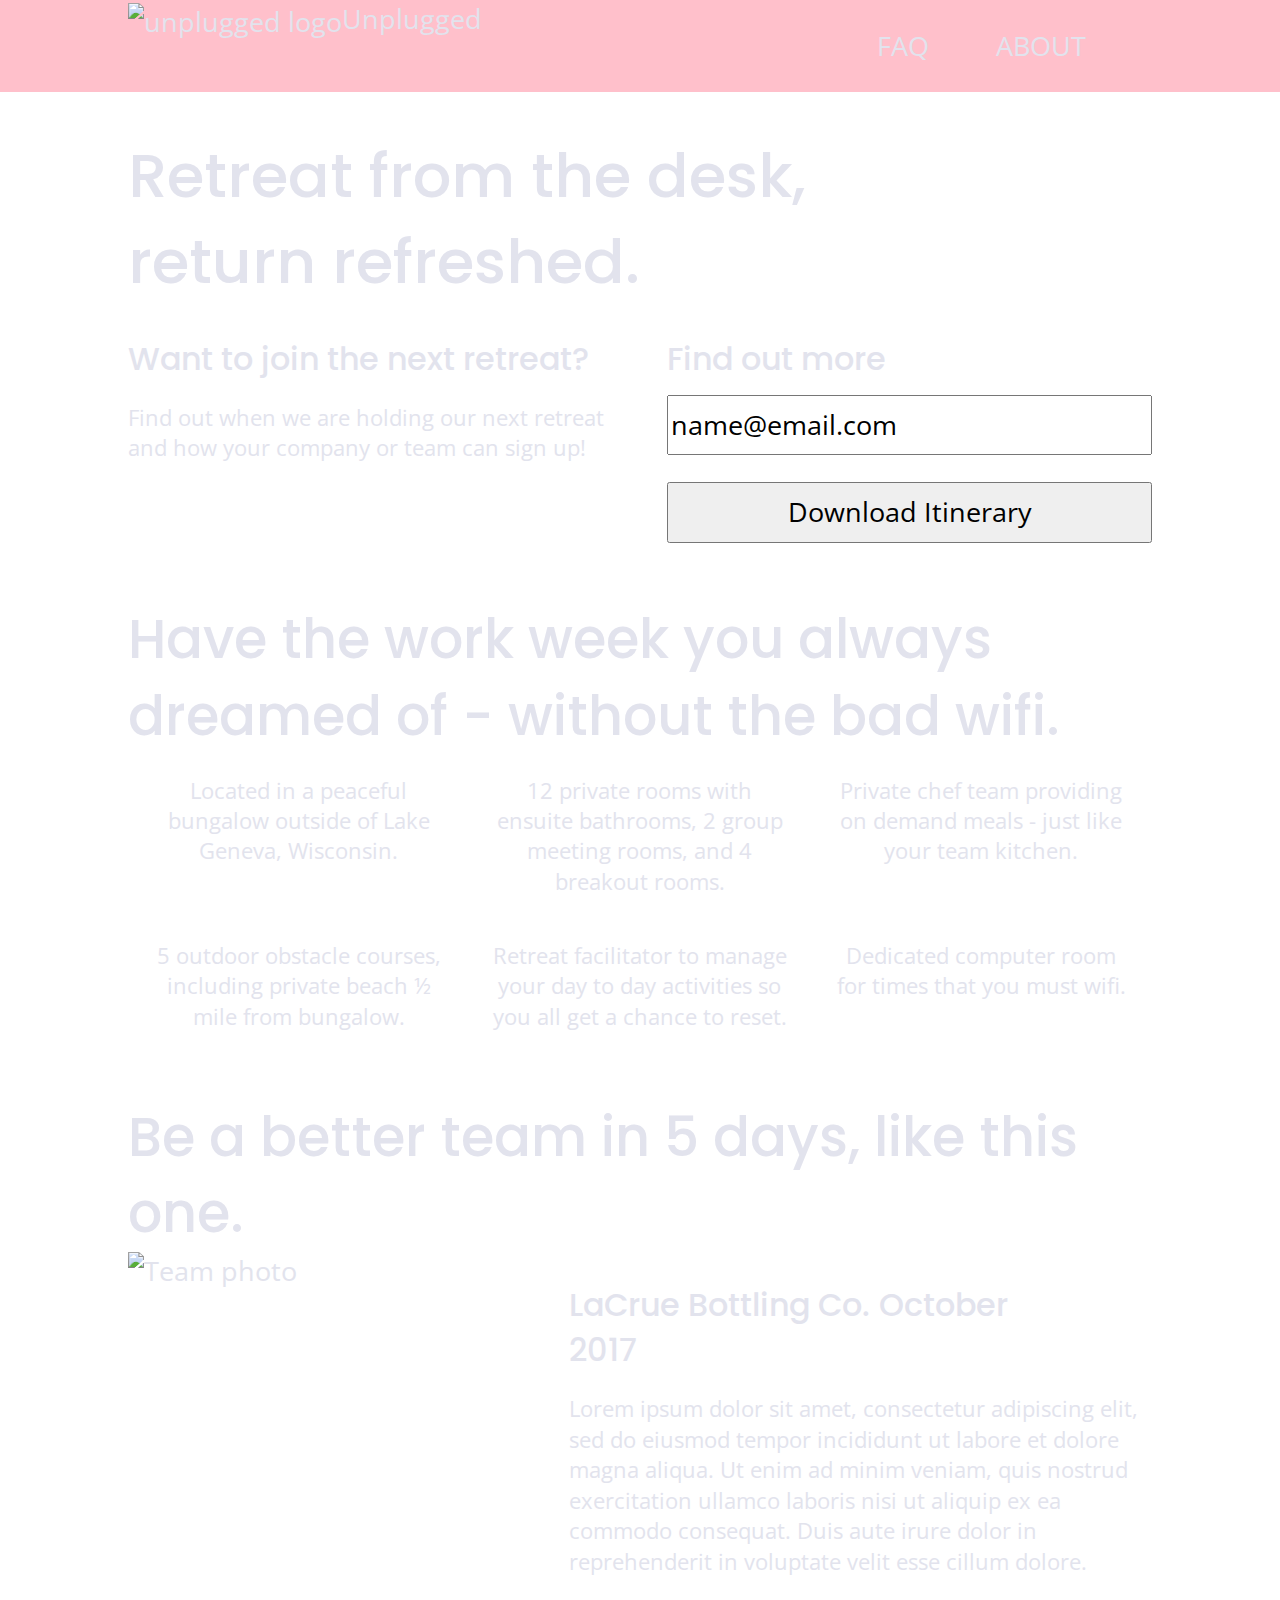
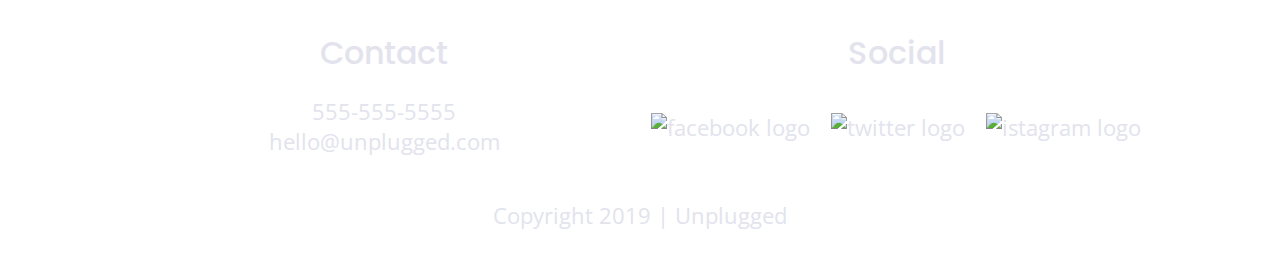
==== index.html @ fb3c707c "updated text styles" ====
<!DOCTYPE html>
<html class="no-js" lang="">

<head>
  <meta charset="utf-8" />
  <!-- <meta http-equiv="x-ua-compatible" content="ie=edge"> -->
  <title>Unplugged-Retreat from the desk, return refreshed</title>
  <meta name="description" content="" />
  <meta name="viewport" content="width=device-width, initial-scale=1" />
  <!-- <meta name="viewport" content="width=device-width, initial-scale=1, shrink-to-fit=no"> -->

  <link rel="manifest" href="site.webmanifest" />
  <link rel="apple-touch-icon" href="icon.png" />
  <!-- Place favicon.ico in the root directory -->

  <link rel="stylesheet" href="css/normalize.css" />
  <link rel="stylesheet" href="css/main.css" />
  <!-- Google Fonts -->
  <link href="https://fonts.googleapis.com/css?family=Open+Sans:400,700|Poppins:400,500,700" rel="stylesheet">


  <meta name="theme-color" content="#fafafa" />
</head>

<body>
  <!--[if IE]>
      <p class="browserupgrade">
        You are using an <strong>outdated</strong> browser. Please
        <a href="https://browsehappy.com/">upgrade your browser</a> to improve
        your experience and security.
      </p>
    <![endif]-->

  <!-- Add your site or application content here -->

  <header>
    <div class="content-wrapper">
      <div class="logo">
        <a href="#"> <img src="" alt="unplugged logo" />Unplugged </a>
      </div>
      <div class="header-divider"></div>
      <nav>
        <ul>
          <li><a href="../unplugged-retreat/faq/index.html" target="_blank">FAQ</a></li>
          <li><a href="../unplugged-retreat/about/index.html" target="_blank">ABOUT</a></li>
        </ul>
      </nav>
    </div>
    <!--end content wrapper-->
  </header>

  <main>
    <section class="hero-area">
      <div class="content-wrapper">
        <h1>Retreat from the desk, return refreshed.</h1>
      </div>
    </section>

    <aside>
      <div class="content-wrapper">
        <div class="form-description">
          <h3>Want to join the next retreat?</h3>
          <p>
            Find out when we are holding our next retreat and how your company
            or team can sign up!
          </p>
        </div>
        <!-- form description ends -->
        <div class="form">
          <!--Here put the email address box and button-->
          <h3>Find out more</h3>

          <input type="text" name="name" value="name@email.com" />
          <!-- Check if the break tag is really necessary -->
          <!-- <br>  -->
          <input type="button" value="Download Itinerary" />
        </div>
      </div>
      <!-- aside content wrapper ends -->
    </aside>

    <section class="features">
      <div class="content-wrapper">
        <h2>
          Have the work week you always dreamed of - without the bad wifi.
        </h2>
        <div class="features-items">
          <article>
            <p class="fontawesome-icon"></p>
            <p class="features-item-description">
              Located in a peaceful bungalow outside of Lake Geneva,
              Wisconsin.
            </p>
          </article>

          <article>
            <p class="fontawesome-icon"></p>
            <p class="features-item-description">
              12 private rooms with ensuite bathrooms, 2 group meeting rooms,
              and 4 breakout rooms.
            </p>
          </article>

          <article>
            <p class="fontawesome-icon"></p>
            <p class="features-item-description">
              Private chef team providing on demand meals - just like your
              team kitchen.
            </p>
          </article>

          <article>
            <p class="fontawesome-icon"></p>
            <p class="features-item-description">
              5 outdoor obstacle courses, including private beach ½ mile from
              bungalow.
            </p>
          </article>

          <article>
            <p class="fontawesome-icon"></p>
            <p class="features-item-description">
              Retreat facilitator to manage your day to day activities so you
              all get a chance to reset.
            </p>
          </article>

          <article>
            <p class="fontawesome-icon"></p>
            <p class="features-item-description">
              Dedicated computer room for times that you must wifi.
            </p>
          </article>
        </div>
        <!--end feature items-->
      </div>
      <!--end content wrapper-->
    </section>

    <sections class="reviews">
      <div class="content-wrapper">
        <h2>Be a better team in 5 days, like this one.</h2>
        <article>
          <img id="team-photo" src="" alt="Team photo" />
          <div id="team-review">
            <h3>LaCrue Bottling Co. October 2017</h3>
            <p>
              Lorem ipsum dolor sit amet, consectetur adipiscing elit,
              sed do eiusmod tempor incididunt ut labore et dolore magna
              aliqua. Ut enim ad minim veniam, quis nostrud exercitation
              ullamco laboris nisi ut aliquip ex ea commodo consequat.
              Duis aute irure dolor in reprehenderit in voluptate velit esse
              cillum dolore.
            </p>
          </div>
        </article>
      </div>
    </sections>
  </main>
  <!-- main wrapper -->

  <footer>
    <div class="content-wrapper">
      <div class="footer-content">
        <address class="contact">
          <h3>Contact</h3>
          <p>
            555-555-5555<br />
            hello@unplugged.com
          </p>
        </address>

        <div class="social">
          <h3>Social</h3>
          <div class="social-icons">
            <p>
              <a href="https://www.facebook.com/Skillcrush/" target="_blank"><img src="" alt="facebook logo" /></a>
            </p>
            <p>
              <a href="https://twitter.com/Skillcrush" target="_blank"><img src="" alt="twitter logo" /></a>
            </p>
            <p>
              <a href="https://www.instagram.com/skillcrush/" target="_blank"><img src="" alt="istagram logo" /></a>
            </p>
          </div>
        </div>
        <!--End social-->
      </div>
      <!--footer content ends-->
    </div>
    <!--Content wrapper ends-->

    <div class="copyright">
      <p>Copyright 2019 | Unplugged</p>
    </div>
  </footer>

  <script src="js/vendor/modernizr-3.8.0.min.js"></script>
  <script src="https://code.jquery.com/jquery-3.4.1.min.js"
    integrity="sha256-CSXorXvZcTkaix6Yvo6HppcZGetbYMGWSFlBw8HfCJo=" crossorigin="anonymous"></script>
  <script>
    window.jQuery ||
      document.write(
        '<script src="js/vendor/jquery-3.4.1.min.js"><\/script>'
      );
  </script>
  <script src="js/plugins.js"></script>
  <script src="js/main.js"></script>

  <!-- Google Analytics: change UA-XXXXX-Y to be your site's ID. -->
  <script>
    window.ga = function () {
      ga.q.push(arguments);
    };
    ga.q = [];
    ga.l = +new Date();
    ga("create", "UA-XXXXX-Y", "auto");
    ga("set", "transport", "beacon");
    ga("send", "pageview");
  </script>
  <script src="https://www.google-analytics.com/analytics.js" async></script>
</body>

</html>
---- css/main.css ----
/*! HTML5 Boilerplate v7.3.0 | MIT License | https://html5boilerplate.com/ */

/* main.css 2.0.0 | MIT License | https://github.com/h5bp/main.css#readme */
/*
 * What follows is the result of much research on cross-browser styling.
 * Credit left inline and big thanks to Nicolas Gallagher, Jonathan Neal,
 * Kroc Camen, and the H5BP dev community and team.
 */

/* ==========================================================================
   Base styles: opinionated defaults
   ========================================================================== */

html {
  color: #222;
  font-size: 1em;
  line-height: 1.4;
}

/*
 * Remove text-shadow in selection highlight:
 * https://twitter.com/miketaylr/status/12228805301
 *
 * Vendor-prefixed and regular ::selection selectors cannot be combined:
 * https://stackoverflow.com/a/16982510/7133471
 *
 * Customize the background color to match your design.
 */

::-moz-selection {
  background: #b3d4fc;
  text-shadow: none;
}

::selection {
  background: #b3d4fc;
  text-shadow: none;
}

/*
 * A better looking default horizontal rule
 */

hr {
  display: block;
  height: 1px;
  border: 0;
  border-top: 1px solid #ccc;
  margin: 1em 0;
  padding: 0;
}

/*
 * Remove the gap between audio, canvas, iframes,
 * images, videos and the bottom of their containers:
 * https://github.com/h5bp/html5-boilerplate/issues/440
 */

audio,
canvas,
iframe,
img,
svg,
video {
  vertical-align: middle;
}

/*
 * Remove default fieldset styles.
 */

fieldset {
  border: 0;
  margin: 0;
  padding: 0;
}

/*
 * Allow only vertical resizing of textareas.
 */

textarea {
  resize: vertical;
}

/* ==========================================================================
   Browser Upgrade Prompt
   ========================================================================== */

.browserupgrade {
  margin: 0.2em 0;
  background: #ccc;
  color: #000;
  padding: 0.2em 0;
}

/* ==========================================================================
   Author's custom styles
   ========================================================================== */

/*-----------------General Base Styles-------------*/
html {
  font-size: 16px ;
}
.content-wrapper {
  display: flex;
  flex-flow: row wrap;
  padding: 0% 10%;
}

address {
  font-style: normal;
}
h1, h2, h3, h4 {
  font-weight: 500;
  margin-bottom: 0em;
  font-family: 'Poppins', sans-serif;
}

h1 {
  font-size: 2.25em;
}
h2 {
  font-size: 2em;
}
p {
  font-size: 0.8em;
}
body {
  font-family: 'Open Sans', sans-serif;
  font-size: 1em;
  color: #e2e3ed;
}

a {
  color: #e2e3ed;
  text-decoration: none;
}
/*-----------------Base Header Styles-------------*/

header,
footer {
  display: flex;
  flex-flow: row wrap; /*flex direction + flex-wrap*/
  justify-content: center;
  align-items: center;
}

/*------Header Styles--------*/

.header {

}

.header-divider {
  flex: 100%;
  border-bottom: solid black;
}

header .content-wrapper {
  justify-content: center;
  padding: 0em;
  flex: 100%;
}

header .logo{
  display: flex;
  justify-content: center;
  flex: 60%;
}

header nav {
  flex: 100%;
  font-family: 'Open Sans', sans-serif;
}

header nav ul {
  display: flex;
  justify-content: space-evenly;
  padding: 0em 3em;
  list-style: none;
}
header nav a {
  text-transform: uppercase;
}

/*-----------------------------Main Styles------------------------*/

main {
  display: flex;
  justify-content: center;
  flex-flow: row wrap;
}
aside {
  width: 100%;
}
main .hero-area {
  display: flex;
  width: 100%;
}

main .content-wrapper {
}

.form-description {
  display: flex;
  flex-flow: column;
}

.form {
  width: 0%; /*needed to unset defaults*/
  display: flex;
  flex-flow: column;
  flex: 100%;
}

.form input {
  margin: 0.5em 0em;
  line-height: 2em;
}

.features {
}

.features .content-wrapper {
}

.features-items {
  display: flex;
  justify-content: center;
  flex-flow: row wrap;
}

.fontawesome-icon {
}

.features-item-description {
  padding: 0em 2.5em;
  text-align: center;
}

.reviews {
}

.reviews h3 {
  padding-right: 4em;
}

.reviews .content-wrapper {
  /*justify-content: left;*/
}
/*-----------------About Styles-------------*/


.mission{
}
.contact-section {
}

.about-contact {
  width: 100%;
  display: flex;
  flex-flow: row wrap;
}

/*-----------------FAQ-----------------*/
.faq {
}
.faq .content-wrapper {
  display: flex;
  justify-content: flex-start;
  flex-flow: row wrap;
}

.faq-content {
}

/*-----------------Base footer Styles-------------*/

footer .content-wrapper{
  width: 100%;
}

.footer-content {
  display: flex;
  flex-flow: row wrap;
  justify-content: center;
  width: 100%;
}

.contact {
  /*width: 100%;*/
  display: flex;
  justify-content: center;
  align-items: center;
  flex-flow: column;
}

.contact p,
.contact h4 {
  text-align: center;
  padding: 0em 3em;
}

.social {
  display: flex;
  flex-flow: row wrap;
  justify-content: center;
}

.social-icons {
  width: 100%;
  display: flex;
  justify-content: space-around;
  /*align-items: center;*/
}

.copyright {
  width: 100%;
  display: flex;
  justify-content: center;
}

/*--------Mobile Styles - Homepage----------*/

/* ==========================================================================
   Helper classes
   ========================================================================== */

/*
 * Hide visually and from screen readers
 */

.hidden {
  display: none !important;
}

/*
* Hide only visually, but have it available for screen readers:
* https://snook.ca/archives/html_and_css/hiding-content-for-accessibility
*
* 1. For long content, line feeds are not interpreted as spaces and small width
*    causes content to wrap 1 word per line:
*    https://medium.com/@jessebeach/beware-smushed-off-screen-accessible-text-5952a4c2cbfe
*/

.sr-only {
  border: 0;
  clip: rect(0, 0, 0, 0);
  height: 1px;
  margin: -1px;
  overflow: hidden;
  padding: 0;
  position: absolute;
  white-space: nowrap;
  width: 1px;
  /* 1 */
}

/*
* Extends the .sr-only class to allow the element
* to be focusable when navigated to via the keyboard:
* https://www.drupal.org/node/897638
*/

.sr-only.focusable:active,
.sr-only.focusable:focus {
  clip: auto;
  height: auto;
  margin: 0;
  overflow: visible;
  position: static;
  white-space: inherit;
  width: auto;
}

/*
* Hide visually and from screen readers, but maintain layout
*/

.invisible {
  visibility: hidden;
}

/*
* Clearfix: contain floats
*
* For modern browsers
* 1. The space content is one way to avoid an Opera bug when the
*    `contenteditable` attribute is included anywhere else in the document.
*    Otherwise it causes space to appear at the top and bottom of elements
*    that receive the `clearfix` class.
* 2. The use of `table` rather than `block` is only necessary if using
*    `:before` to contain the top-margins of child elements.
*/

.clearfix:before,
.clearfix:after {
  content: " ";
  /* 1 */
  display: table;
  /* 2 */
}

.clearfix:after {
  clear: both;
}

/* ==========================================================================
   EXAMPLE Media Queries for Responsive Design.
   These examples override the primary ('mobile first') styles.
   Modify as content requires.
   ========================================================================== */

@media only screen and (min-width: 768px){
/*Tablet styles here*/

/*-----------------General Styles-------------*/
body {
  font-size: 115%;
}

.header-divider {
  display: none;
}

/*-----------------HEADER Styles-------------*/
header .content-wrapper{
  flex-flow: row;
  background: pink;
  padding: 0% 10%;
}
header .logo {
  flex:2 400px;
  justify-content: start;
}
header nav {
  flex:1 200px;
}
header nav ul {
  padding: 0em;
}

/*-----------------Homepage Styles-------------*/

.hero-area h1 {
  padding-right: 3em;
}

aside .content-wrapper {
  flex-flow: row;
  justify-content: space-between;
}
.form-description{
  padding-right: 1em;
  flex: 50%;
}
.form {
  padding-left: 1em;
  flex: 50%;
}

.features-items article {
  flex: 40%;
}
.features-item-description {
  padding: 0em 1em;
}

.reviews h2 {
  padding-right: 3em;
}

.reviews article {
  display: flex;
  flex-flow: row;
  flex: 100%;
}
.reviews #team-photo{
  flex: 1 300px;
}
.reviews #team-review {
  flex: 2 300px;
}

/*-----------------FOOTER Styles-------------*/

.footer-content {
  flex-flow: row;
}
.contact, .social {
  flex: 50%;
}

/*-----------------FAQ Styles-------------*/

.faq .content-wrapper {
  justify-content: space-between;
}
.faq-content-l {
  flex: 45%;
  padding-right: 1em;
}
.faq-content-r {
  flex: 45%;
  padding-left: 1em;
}

/*-----------------ABOUT Styles-------------*/
.contact-section .content-wrapper {
  justify-content: flex-start;
}

.about-address-1 {
  padding-right: 2.5em;
}
.about-address-2 {
  padding-left: 2.5em;
}


}
@media only screen and (min-width: 1200px){
/*Desktop styles here*/
body {
  /*display: flex;
  flex-flow: column;
  align-items: center;*/
  font-size: 170%;
}
main {
  /*
  max-width: 1200px;
  */
}
/*-----------------Homepage Styles-------------*/
.features-items article {
  flex: 33%;
}
.reviews h2 {
  padding-right: 0em;
}
/*-----------------FAQ Styles-------------*/
.faq h1 {
  flex:100%;
}

}

/* ==========================================================================
   Print styles.
   Inlined to avoid the additional HTTP request:
   https://www.phpied.com/delay-loading-your-print-css/
   ========================================================================== */

@media print {
  *,
  *:before,
  *:after {
    background: transparent !important;
    color: #000 !important;
    /* Black prints faster */
    box-shadow: none !important;
    text-shadow: none !important;
  }
  a,
  a:visited {
    text-decoration: underline;
  }
  a[href]:after {
    content: " (" attr(href) ")";
  }
  abbr[title]:after {
    content: " (" attr(title) ")";
  }
  /*
     * Don't show links that are fragment identifiers,
     * or use the `javascript:` pseudo protocol
     */
  a[href^="#"]:after,
  a[href^="javascript:"]:after {
    content: "";
  }
  pre {
    white-space: pre-wrap !important;
  }
  pre,
  blockquote {
    border: 1px solid #999;
    page-break-inside: avoid;
  }
  /*
     * Printing Tables:
     * https://web.archive.org/web/20180815150934/http://css-discuss.incutio.com/wiki/Printing_Tables
     */
  thead {
    display: table-header-group;
  }
  tr,
  img {
    page-break-inside: avoid;
  }
  p,
  h2,
  h3 {
    orphans: 3;
    widows: 3;
  }
  h2,
  h3 {
    page-break-after: avoid;
  }
}
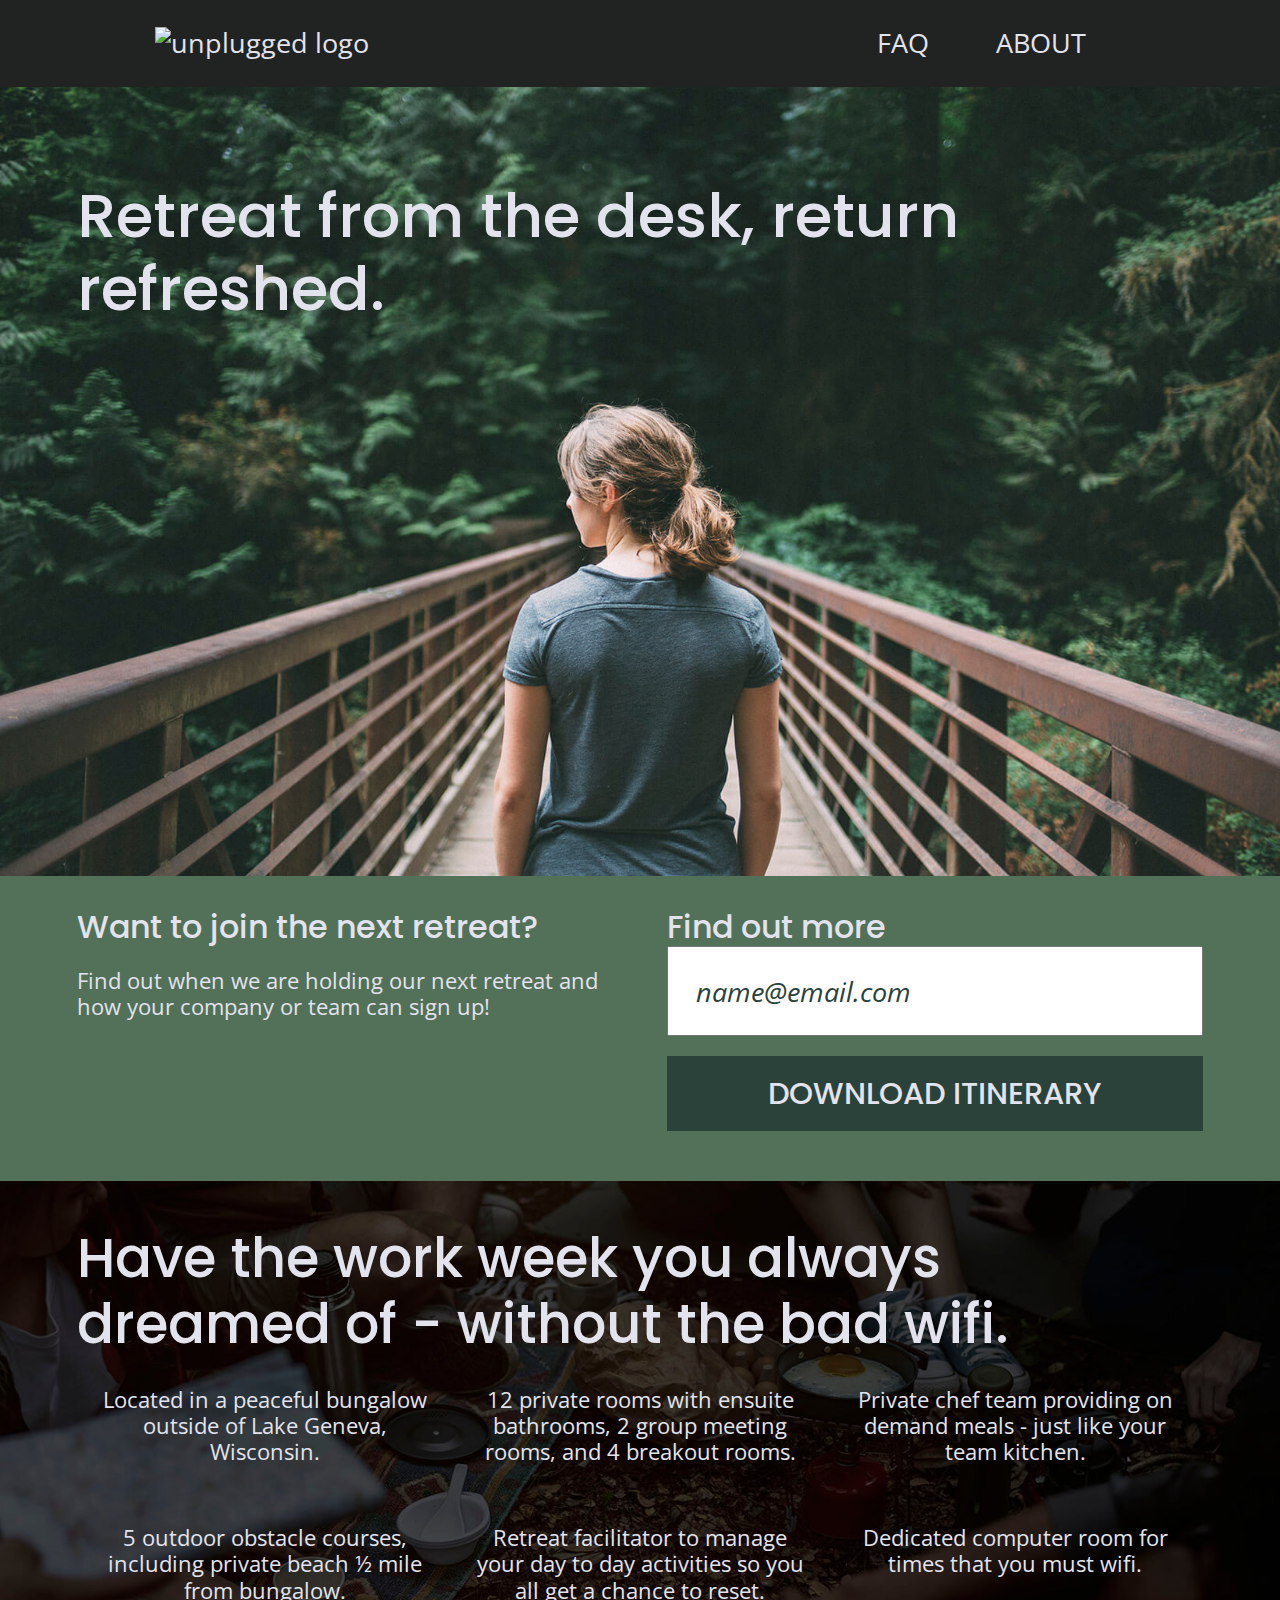
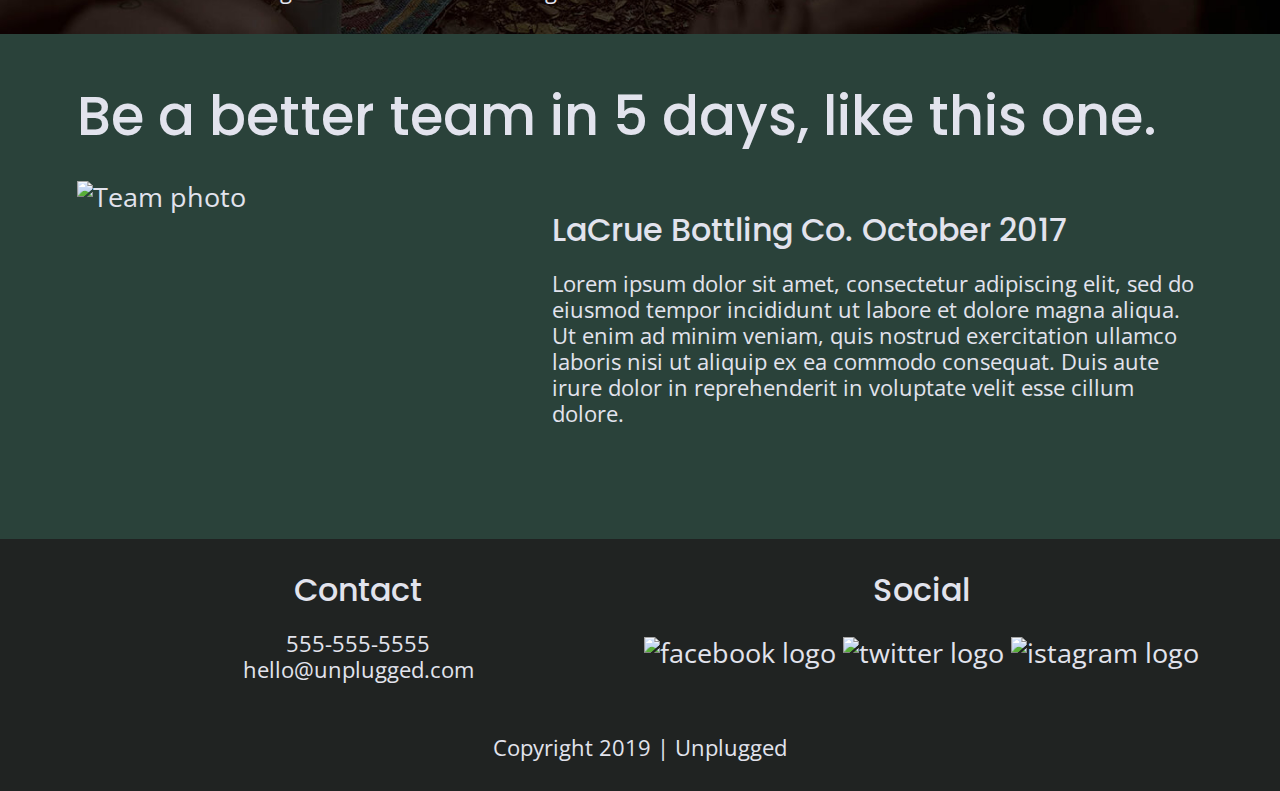
==== commit e1ea1c91: "working on making images look like design" ====
--- a/index.html
+++ b/index.html
@@ -35,9 +35,9 @@
 
   <header>
     <div class="content-wrapper">
-      <div class="logo">
-        <a href="#"> <img src="" alt="unplugged logo" />Unplugged </a>
-      </div>
+      <figure class="logo">
+        <a href="#"> <img src="../unplugged-retreat/img/Logo.png" alt="unplugged logo" /></a></figure>
+      </figure>
       <div class="header-divider"></div>
       <nav>
         <ul>
@@ -141,7 +141,7 @@
       <div class="content-wrapper">
         <h2>Be a better team in 5 days, like this one.</h2>
         <article>
-          <img id="team-photo" src="" alt="Team photo" />
+        <figure><img id="team-photo" src="../unplugged-retreat/img/omar-lopez-296944-unsplash72DPI.jpg" alt="Team photo" /></figure>
           <div id="team-review">
             <h3>LaCrue Bottling Co. October 2017</h3>
             <p>
@@ -174,13 +174,13 @@
           <h3>Social</h3>
           <div class="social-icons">
             <p>
-              <a href="https://www.facebook.com/Skillcrush/" target="_blank"><img src="" alt="facebook logo" /></a>
-            </p>
-            <p>
-              <a href="https://twitter.com/Skillcrush" target="_blank"><img src="" alt="twitter logo" /></a>
-            </p>
-            <p>
-              <a href="https://www.instagram.com/skillcrush/" target="_blank"><img src="" alt="istagram logo" /></a>
+            <figure><a href="https://www.facebook.com/Skillcrush/" target="_blank"><img src="" alt="facebook logo" /></a></figure>
+            </p>
+            <p>
+            <figure><a href="https://twitter.com/Skillcrush" target="_blank"><img src="" alt="twitter logo" /></a></figure>
+            </p>
+            <p>
+            <figure><a href="https://www.instagram.com/skillcrush/" target="_blank"><img src="" alt="istagram logo" /></a></figure>
             </p>
           </div>
         </div>
--- a/css/main.css
+++ b/css/main.css
@@ -98,14 +98,16 @@
    Author's custom styles
    ========================================================================== */
 
-/*-----------------General Base Styles-------------*/
+/*-----------------Global Base Styles-------------*/
 html {
   font-size: 16px ;
+  line-height: 1.2;
 }
 .content-wrapper {
   display: flex;
   flex-flow: row wrap;
-  padding: 0% 10%;
+  padding: 0% 6%;
+  background: #527158;
 }
 
 address {
@@ -125,6 +127,7 @@
 }
 p {
   font-size: 0.8em;
+  margin-bottom: 30px;
 }
 body {
   font-family: 'Open Sans', sans-serif;
@@ -136,6 +139,14 @@
   color: #e2e3ed;
   text-decoration: none;
 }
+
+img {
+  width: 100%;
+
+}
+figure {
+  margin: 0;
+}
 /*-----------------Base Header Styles-------------*/
 
 header,
@@ -148,8 +159,12 @@
 
 /*------Header Styles--------*/
 
-.header {
-
+header figure{
+  width: 60%;
+  display: flex;
+  justify-content: center;
+  align-items: center;
+  flex-flow: row wrap;
 }
 
 .header-divider {
@@ -161,6 +176,7 @@
   justify-content: center;
   padding: 0em;
   flex: 100%;
+  background: #202322;
 }
 
 header .logo{
@@ -168,6 +184,13 @@
   justify-content: center;
   flex: 60%;
 }
+
+header .logo img{
+  padding: 1em;
+  /*background: url('../img/Logo.png') center no-repeat;
+  background-size: cover;*/
+}
+
 
 header nav {
   flex: 100%;
@@ -191,15 +214,26 @@
   justify-content: center;
   flex-flow: row wrap;
 }
+
+main .hero-area {
+  /*display: flex;*/
+  width: 100%;
+}
+.hero-area h1 {
+  margin: 0;
+  padding-top: 1.5em;
+  padding-bottom: 9em;
+}
+.hero-area .content-wrapper {
+  background: url('../img/jake-melara-30679-unsplash72DPI.jpg') center no-repeat;
+  background-size: cover;
+}
+
+main .content-wrapper {
+}
+
 aside {
   width: 100%;
-}
-main .hero-area {
-  display: flex;
-  width: 100%;
-}
-
-main .content-wrapper {
 }
 
 .form-description {
@@ -215,14 +249,38 @@
 }
 
 .form input {
-  margin: 0.5em 0em;
-  line-height: 2em;
+  /*margin: 0.5em 0em;*/
+  /*line-height: 2em;*/
+}
+input[type=text] {
+ box-sizing: border-box; /*allows correct sizing of boxes*/
+ width: 100%;
+ color: #2a423a;
+ font-style: italic;
+ padding: 1em;
+}
+input[type=button] {
+  width: 100%;
+  padding: 20px 0;
+  margin-bottom: 50px;
+  margin-top: 20px;
+  background-color: #2a423a;
+  font-family: 'Poppins', Helvetica, Arial, sans-serif;
+  font-weight: 500;
+  font-size: 1.125em;
+  color: #e2e3ed;
+  border: none;
+  text-align: center;
+  text-transform: uppercase;
 }
 
 .features {
+  background: url('../img/rawpixel-800820-unsplash172DPI.jpg') center no-repeat;
+  background-size: cover;
 }
 
 .features .content-wrapper {
+  background: none;
 }
 
 .features-items {
@@ -239,7 +297,8 @@
   text-align: center;
 }
 
-.reviews {
+.reviews h2{
+  margin: 50px 0 30px 0;
 }
 
 .reviews h3 {
@@ -247,14 +306,18 @@
 }
 
 .reviews .content-wrapper {
-  /*justify-content: left;*/
+  background: #2a423a;
 }
 /*-----------------About Styles-------------*/
 
 
 .mission{
 }
-.contact-section {
+.contact-section{
+  width: 100%;
+}
+.contact-section .content-wrapper{
+  background: #2a423a;
 }
 
 .about-contact {
@@ -279,6 +342,7 @@
 
 footer .content-wrapper{
   width: 100%;
+  background: #202322;
 }
 
 .footer-content {
@@ -319,6 +383,7 @@
   width: 100%;
   display: flex;
   justify-content: center;
+  background: #202322;
 }
 
 /*--------Mobile Styles - Homepage----------*/
@@ -427,7 +492,6 @@
 /*-----------------HEADER Styles-------------*/
 header .content-wrapper{
   flex-flow: row;
-  background: pink;
   padding: 0% 10%;
 }
 header .logo {
@@ -475,8 +539,9 @@
   display: flex;
   flex-flow: row;
   flex: 100%;
-}
-.reviews #team-photo{
+  margin-bottom: 3em;
+}
+.reviews figure{
   flex: 1 300px;
 }
 .reviews #team-review {
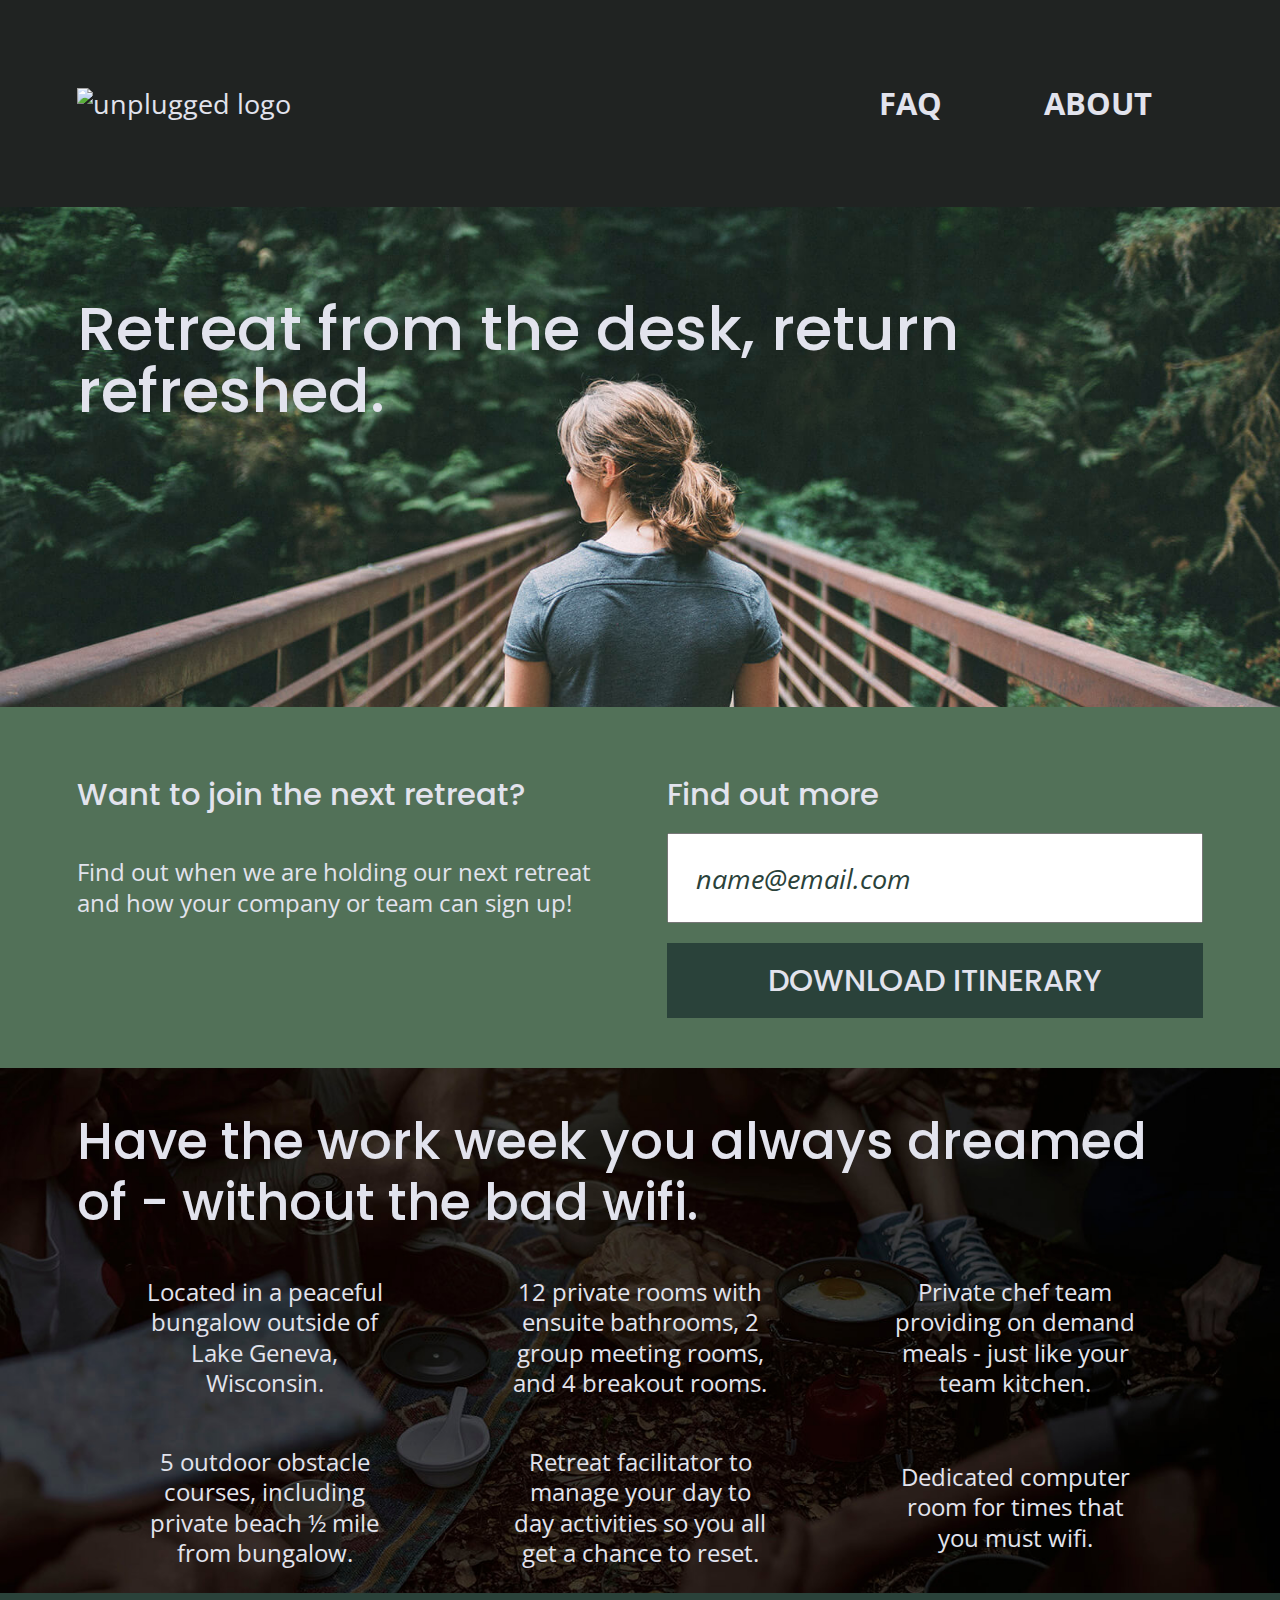
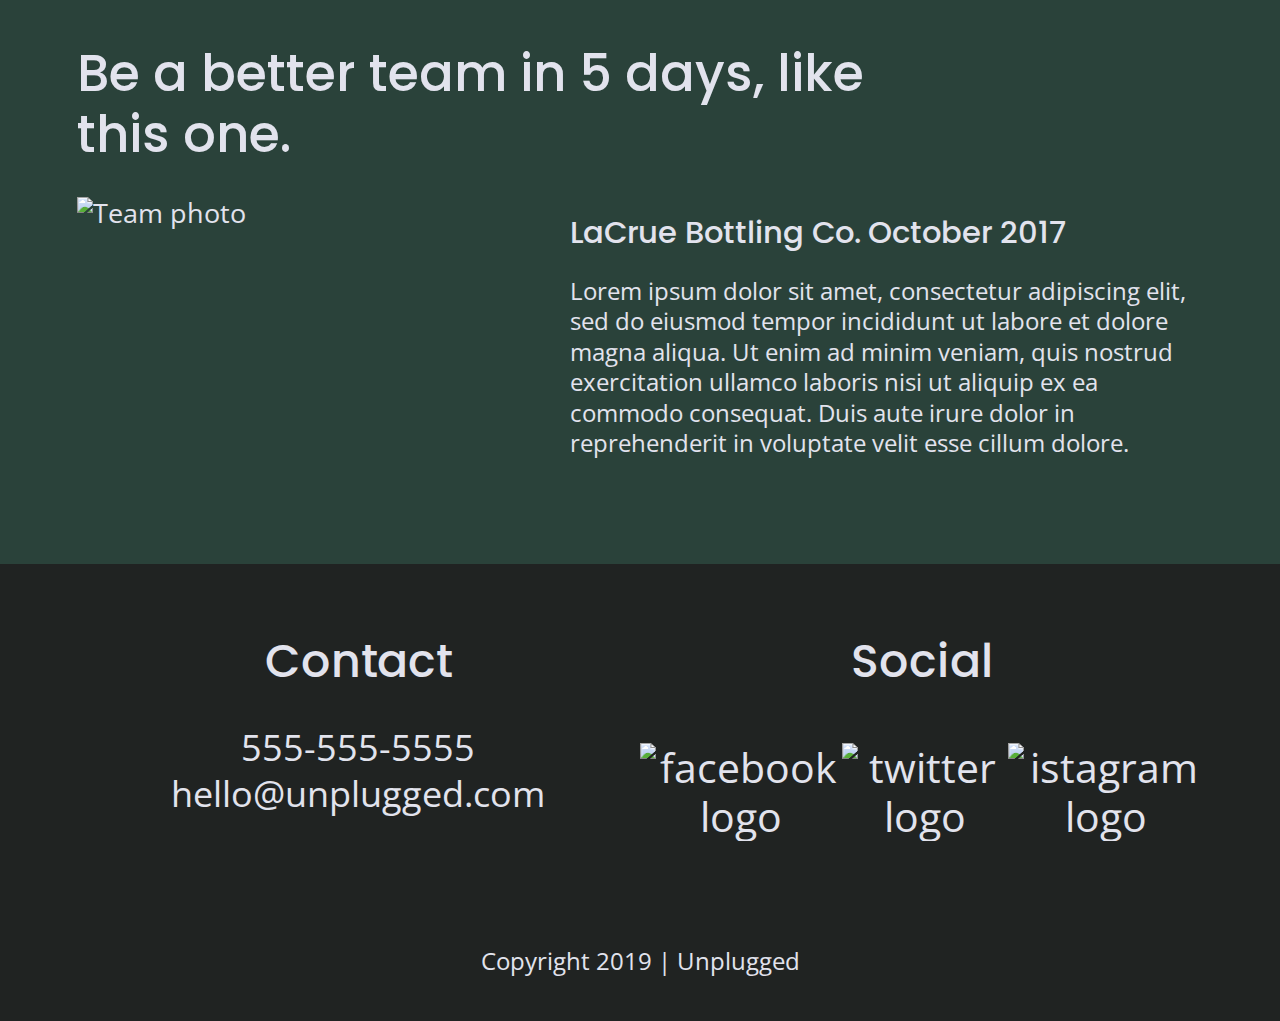
==== commit 7510d998: "made design flex on all devices and screen sizes, need to Q&A" ====
--- a/index.html
+++ b/index.html
@@ -81,9 +81,7 @@
 
     <section class="features">
       <div class="content-wrapper">
-        <h2>
-          Have the work week you always dreamed of - without the bad wifi.
-        </h2>
+        <h2> Have the work week you always dreamed of - without the bad wifi.</h2>
         <div class="features-items">
           <article>
             <p class="fontawesome-icon"></p>
@@ -141,7 +139,8 @@
       <div class="content-wrapper">
         <h2>Be a better team in 5 days, like this one.</h2>
         <article>
-        <figure><img id="team-photo" src="../unplugged-retreat/img/omar-lopez-296944-unsplash72DPI.jpg" alt="Team photo" /></figure>
+          <figure><img id="team-photo" src="../unplugged-retreat/img/omar-lopez-296944-unsplash72DPI.jpg"
+              alt="Team photo" /></figure>
           <div id="team-review">
             <h3>LaCrue Bottling Co. October 2017</h3>
             <p>
@@ -174,13 +173,16 @@
           <h3>Social</h3>
           <div class="social-icons">
             <p>
-            <figure><a href="https://www.facebook.com/Skillcrush/" target="_blank"><img src="" alt="facebook logo" /></a></figure>
-            </p>
-            <p>
-            <figure><a href="https://twitter.com/Skillcrush" target="_blank"><img src="" alt="twitter logo" /></a></figure>
-            </p>
-            <p>
-            <figure><a href="https://www.instagram.com/skillcrush/" target="_blank"><img src="" alt="istagram logo" /></a></figure>
+            <figure><a href="https://www.facebook.com/Skillcrush/" target="_blank"><img src=""
+                  alt="facebook logo" /></a></figure>
+            </p>
+            <p>
+            <figure><a href="https://twitter.com/Skillcrush" target="_blank"><img src="" alt="twitter logo" /></a>
+            </figure>
+            </p>
+            <p>
+            <figure><a href="https://www.instagram.com/skillcrush/" target="_blank"><img src=""
+                  alt="istagram logo" /></a></figure>
             </p>
           </div>
         </div>
--- a/css/main.css
+++ b/css/main.css
@@ -103,11 +103,20 @@
   font-size: 16px ;
   line-height: 1.2;
 }
-.content-wrapper {
-  display: flex;
-  flex-flow: row wrap;
-  padding: 0% 6%;
-  background: #527158;
+body {
+  font-family: 'Open Sans', sans-serif;
+  font-size: 1em;
+  color: #e2e3ed;
+  text-align: left;
+}
+
+ul,
+ol {
+  list-style-type: none;
+}
+a {
+  color: #e2e3ed;
+  text-decoration: none;
 }
 
 address {
@@ -123,30 +132,36 @@
   font-size: 2.25em;
 }
 h2 {
-  font-size: 2em;
+  font-size: 1.875em;
+}
+h3,h4 {
+  font-size: 1.125em;
+  margin: 20px 0;
 }
 p {
-  font-size: 0.8em;
-  margin-bottom: 30px;
-}
-body {
-  font-family: 'Open Sans', sans-serif;
-  font-size: 1em;
-  color: #e2e3ed;
-}
-
-a {
-  color: #e2e3ed;
-  text-decoration: none;
+  font-size: 0.875em;
+  line-height: 1.285em;
 }
 
 img {
-  width: 100%;
-
-}
+  width: 100%;/*to fill container*/
+}
+
 figure {
   margin: 0;
 }
+
+address {
+  font-style: normal;
+ }
+
+ .content-wrapper {
+  display: flex;
+  flex-flow: row wrap;
+  padding: 0% 6%;
+}
+
+
 /*-----------------Base Header Styles-------------*/
 
 header,
@@ -155,9 +170,18 @@
   flex-flow: row wrap; /*flex direction + flex-wrap*/
   justify-content: center;
   align-items: center;
+  background: #202322;
 }
 
 /*------Header Styles--------*/
+header .content-wrapper {
+  padding: 0em;
+  display: flex;
+  justify-content: center;
+  align-items: center;
+  flex-flow: row wrap;
+  flex: 100%;
+}
 
 header figure{
   width: 60%;
@@ -165,46 +189,26 @@
   justify-content: center;
   align-items: center;
   flex-flow: row wrap;
+  padding: 1em;
 }
 
 .header-divider {
   flex: 100%;
-  border-bottom: solid black;
-}
-
-header .content-wrapper {
-  justify-content: center;
-  padding: 0em;
-  flex: 100%;
-  background: #202322;
-}
-
-header .logo{
-  display: flex;
-  justify-content: center;
-  flex: 60%;
-}
-
-header .logo img{
-  padding: 1em;
-  /*background: url('../img/Logo.png') center no-repeat;
-  background-size: cover;*/
-}
-
+  border-bottom: solid #3a3a3a;
+}
 
 header nav {
   flex: 100%;
   font-family: 'Open Sans', sans-serif;
+  font-size: 1.125em;
+  font-weight: 700;
+  text-transform: uppercase;
 }
 
 header nav ul {
   display: flex;
-  justify-content: space-evenly;
+  justify-content: space-around;
   padding: 0em 3em;
-  list-style: none;
-}
-header nav a {
-  text-transform: uppercase;
 }
 
 /*-----------------------------Main Styles------------------------*/
@@ -218,27 +222,31 @@
 main .hero-area {
   /*display: flex;*/
   width: 100%;
+  background: url('../img/jake-melara-30679-unsplash72DPI.jpg') center no-repeat;
+  background-size: cover;
+  min-height: 500px;
+  display: flex;
+  justify-content: center;
+  flex-flow: row wrap;
+
 }
 .hero-area h1 {
   margin: 0;
   padding-top: 1.5em;
-  padding-bottom: 9em;
-}
-.hero-area .content-wrapper {
-  background: url('../img/jake-melara-30679-unsplash72DPI.jpg') center no-repeat;
-  background-size: cover;
-}
-
-main .content-wrapper {
-}
+}
+
+/* ASIDE */
 
 aside {
-  width: 100%;
-}
-
-.form-description {
-  display: flex;
-  flex-flow: column;
+  background-color: #527158;
+  width: 100%;
+  display: flex;
+  justify-content: center;
+  align-items: center;
+  flex-flow: row wrap;
+}
+aside .content-wrapper{
+  margin: 30px 0;
 }
 
 .form {
@@ -247,6 +255,12 @@
   flex-flow: column;
   flex: 100%;
 }
+
+.form-description {
+  display: flex;
+  flex-flow: column;
+}
+
 
 .form input {
   /*margin: 0.5em 0em;*/
@@ -262,7 +276,7 @@
 input[type=button] {
   width: 100%;
   padding: 20px 0;
-  margin-bottom: 50px;
+  /*margin-bottom: 50px;*/
   margin-top: 20px;
   background-color: #2a423a;
   font-family: 'Poppins', Helvetica, Arial, sans-serif;
@@ -277,6 +291,14 @@
 .features {
   background: url('../img/rawpixel-800820-unsplash172DPI.jpg') center no-repeat;
   background-size: cover;
+  background-position: center;
+  display: flex;
+  justify-content: center;
+  flex-flow: row wrap;
+}
+
+.features h2 {
+  margin-bottom: 60px;
 }
 
 .features .content-wrapper {
@@ -286,6 +308,7 @@
 .features-items {
   display: flex;
   justify-content: center;
+  align-items: center;
   flex-flow: row wrap;
 }
 
@@ -296,6 +319,10 @@
   padding: 0em 2.5em;
   text-align: center;
 }
+/* Reviews */
+.reviews {
+  background: #2a423a;
+}
 
 .reviews h2{
   margin: 50px 0 30px 0;
@@ -305,85 +332,110 @@
   padding-right: 4em;
 }
 
-.reviews .content-wrapper {
-  background: #2a423a;
-}
-/*-----------------About Styles-------------*/
+
+/* ==========================================================================
+   About Page
+   ========================================================================== */
 
 
 .mission{
+  background-color: #527158;
+  display: flex;
+  justify-content: center;
+  align-items: center;
+  flex-flow: row wrap;
 }
 .contact-section{
-  width: 100%;
-}
-.contact-section .content-wrapper{
-  background: #2a423a;
+  background-color: #2a423a;
+  /*width: 100%;*/
+  display: flex;
+  justify-content: center;
+  align-items: center;
+  flex-flow: row wrap;
 }
 
 .about-contact {
-  width: 100%;
-  display: flex;
-  flex-flow: row wrap;
-}
-
-/*-----------------FAQ-----------------*/
+  /*width: 100%;*/
+  display: flex;
+  flex-flow: row wrap;
+}
+
+.about-content p {
+  margin: 0;
+}
+
+/* ==========================================================================
+   FAQ Page
+   ========================================================================== */
 .faq {
+  background-color: #527158;
+  display: flex;
+  justify-content: center;
+  align-items: center;
+  flex-flow: row wrap;
 }
 .faq .content-wrapper {
-  display: flex;
-  justify-content: flex-start;
-  flex-flow: row wrap;
-}
-
-.faq-content {
-}
+  margin: 50px 0 50px 0;
+  display: flex;
+  justify-content: center;
+  align-content: center;
+  flex-flow: row wrap;
+}
+.faq h1 {
+  margin-bottom: 40px;
+  line-height: 1;
+}
+.faq h3 {
+  margin-bottom: 30px;
+  line-height: 1.333;
+}
+
 
 /*-----------------Base footer Styles-------------*/
+footer {
+  flex-direction: column;
+  text-align: center;
+}
 
 footer .content-wrapper{
-  width: 100%;
-  background: #202322;
+ /* width: 100%;*/
+  /*background: #202322;*/
+  width: 55%;
+  margin: 50px 0;
 }
 
 .footer-content {
-  display: flex;
-  flex-flow: row wrap;
-  justify-content: center;
-  width: 100%;
-}
-
-.contact {
+  /*display: flex;
+  flex-flow: row wrap;
+  justify-content: center;
+  width: 100%;*/
+}
+
+.social {
+  display: flex;
+  flex-flow: row wrap;
+  justify-content: center;
+}
+
+.social-icons {
   /*width: 100%;*/
   display: flex;
-  justify-content: center;
-  align-items: center;
-  flex-flow: column;
-}
-
-.contact p,
-.contact h4 {
-  text-align: center;
-  padding: 0em 3em;
-}
-
-.social {
-  display: flex;
-  flex-flow: row wrap;
-  justify-content: center;
-}
-
-.social-icons {
-  width: 100%;
-  display: flex;
   justify-content: space-around;
-  /*align-items: center;*/
+  align-items: center;
+}
+
+.social-icons p {
+  display: flex;
+  justify-content: center;
+  align-items: center;
 }
 
 .copyright {
-  width: 100%;
-  display: flex;
-  justify-content: center;
-  background: #202322;
+  /*width: 100%;
+  display: flex;
+  justify-content: center;
+  background: #202322;*/
+  margin: 20px 0;
 }
 
 /*--------Mobile Styles - Homepage----------*/
@@ -490,11 +542,15 @@
 }
 
 /*-----------------HEADER Styles-------------*/
+header {
+  padding: 2em 0;
+}
 header .content-wrapper{
   flex-flow: row;
-  padding: 0% 10%;
-}
-header .logo {
+  padding: 0% 6%;
+}
+header figure {
+  padding: 0em;
   flex:2 400px;
   justify-content: start;
 }
@@ -507,32 +563,44 @@
 
 /*-----------------Homepage Styles-------------*/
 
+.hero-area {
+  min-height: 600px;
+}
 .hero-area h1 {
   padding-right: 3em;
-}
-
+  line-height: 1em;
+}
+
+/* Aside */
 aside .content-wrapper {
-  flex-flow: row;
+  margin: 50px 0;
+  display: flex;
   justify-content: space-between;
+  flex-flow: row wrap;
 }
 .form-description{
   padding-right: 1em;
-  flex: 50%;
+  flex: 40%;
 }
 .form {
   padding-left: 1em;
-  flex: 50%;
-}
-
+  flex: 40%;
+}
+
+/* Features */
 .features-items article {
   flex: 40%;
 }
-.features-item-description {
+.features-items-description {
   padding: 0em 1em;
 }
-
+.features h2 {
+  margin-bottom: 20px;
+}
+
+/* Reviews */
 .reviews h2 {
-  padding-right: 3em;
+  width: 70%;
 }
 
 .reviews article {
@@ -543,18 +611,33 @@
 }
 .reviews figure{
   flex: 1 300px;
+  padding-right: 1em;
 }
 .reviews #team-review {
   flex: 2 300px;
 }
 
 /*-----------------FOOTER Styles-------------*/
-
+footer {
+  display: flex;
+  flex-direction: row;
+}
+
+footer .content-wrapper {
+  width: 100%;
+}
 .footer-content {
-  flex-flow: row;
-}
+  width: 100%;
+  display: flex;
+  flex-flow: row wrap;
+  font-size: 1.5em;
+}
+
 .contact, .social {
   flex: 50%;
+}
+.social h3 {
+  width: 100%;
 }
 
 /*-----------------FAQ Styles-------------*/
@@ -572,7 +655,17 @@
 }
 
 /*-----------------ABOUT Styles-------------*/
-.contact-section .content-wrapper {
+.contact-section {
+  width: 100%;
+  /*justify-content: flex-start;*/
+}
+.content-wrapper {
+  justify-content: flex-start;
+}
+
+address .about-contact{
+  width: 100%;
+  display: flex;
   justify-content: flex-start;
 }
 
@@ -583,8 +676,9 @@
   padding-left: 2.5em;
 }
 
-
-}
+}
+
+
 @media only screen and (min-width: 1200px){
 /*Desktop styles here*/
 body {
@@ -599,15 +693,42 @@
   */
 }
 /*-----------------Homepage Styles-------------*/
+.hero-area {
+  min-height: 775px;
+}
+.content-wrapper {
+  box-sizing: border-box;
+  max-width: 1500px;
+}
+.features {
+  width: 100%;
+}
+
 .features-items article {
   flex: 33%;
 }
+.reviews {
+  display: flex;
+  justify-content: center;
+  width: 100%;
+}
+
 .reviews h2 {
   padding-right: 0em;
+}
+footer {
+  justify-content: center;
+}
+.copyright {
+  width: 100%;
 }
 /*-----------------FAQ Styles-------------*/
 .faq h1 {
   flex:100%;
+}
+/*-----------------ABOUT Styles-------------*/
+.mission {
+  width: 100%;
 }
 
 }
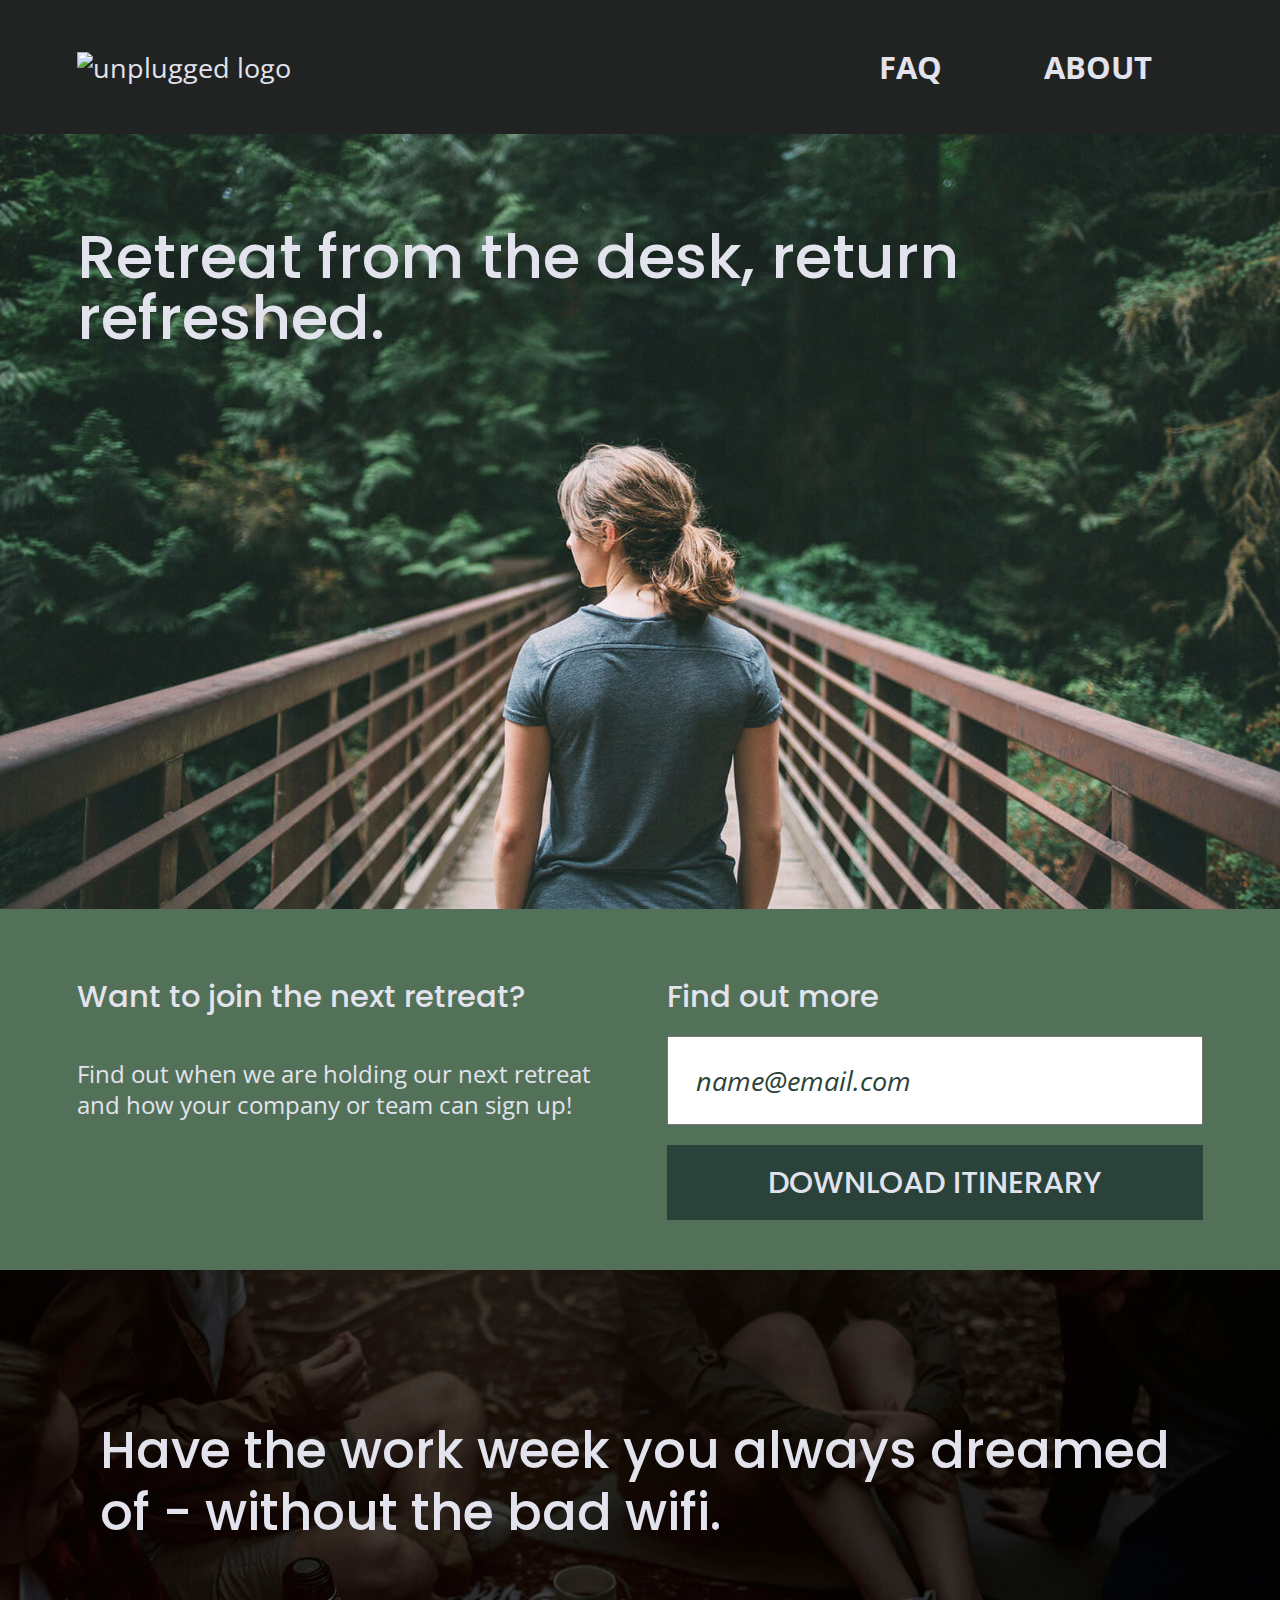
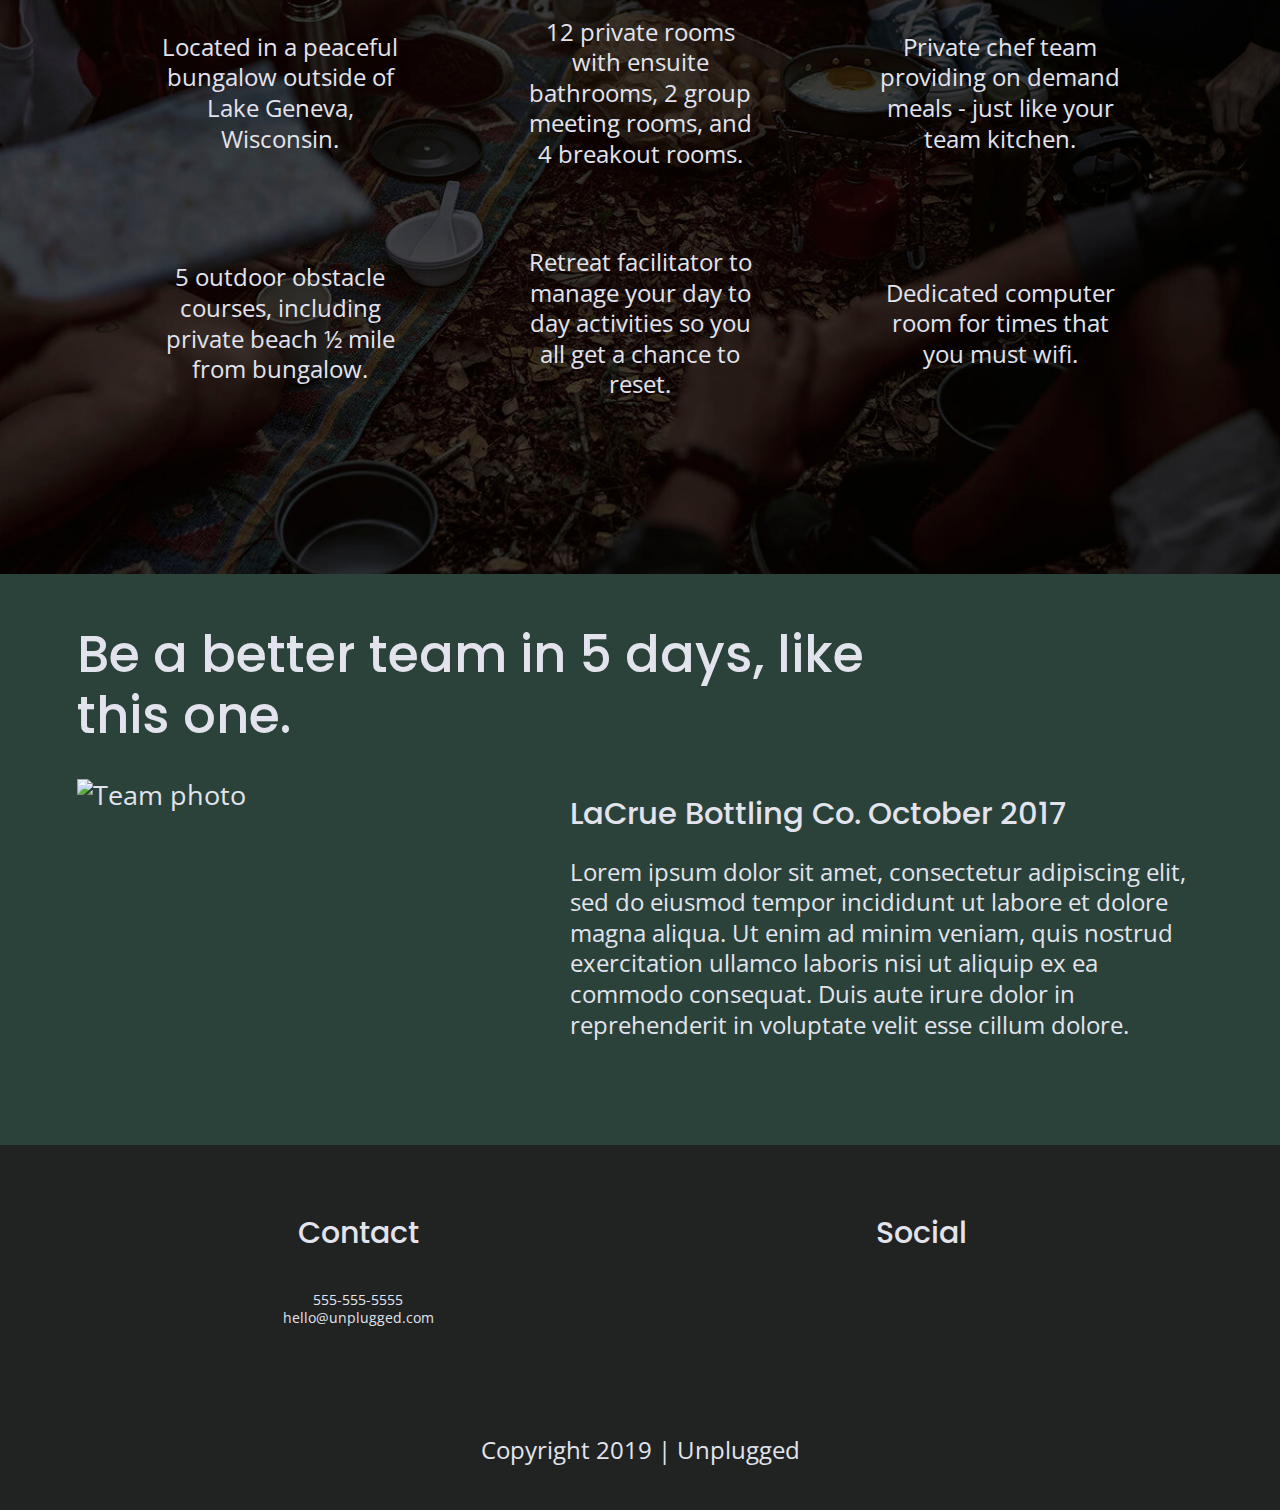
==== commit c409703b: "added font icons and made footer responsive along with icons, overall mvp reached" ====
--- a/index.html
+++ b/index.html
@@ -17,7 +17,7 @@
   <link rel="stylesheet" href="css/main.css" />
   <!-- Google Fonts -->
   <link href="https://fonts.googleapis.com/css?family=Open+Sans:400,700|Poppins:400,500,700" rel="stylesheet">
-
+  <script src="https://kit.fontawesome.com/78d15296ad.js" crossorigin="anonymous"></script>
 
   <meta name="theme-color" content="#fafafa" />
 </head>
@@ -84,7 +84,7 @@
         <h2> Have the work week you always dreamed of - without the bad wifi.</h2>
         <div class="features-items">
           <article>
-            <p class="fontawesome-icon"></p>
+            <p class="fontawesome-icon"><i class="fas fa-campground"></i></p>
             <p class="features-item-description">
               Located in a peaceful bungalow outside of Lake Geneva,
               Wisconsin.
@@ -92,7 +92,7 @@
           </article>
 
           <article>
-            <p class="fontawesome-icon"></p>
+            <p class="fontawesome-icon"><i class="fas fa-bed"></i></p>
             <p class="features-item-description">
               12 private rooms with ensuite bathrooms, 2 group meeting rooms,
               and 4 breakout rooms.
@@ -100,7 +100,7 @@
           </article>
 
           <article>
-            <p class="fontawesome-icon"></p>
+            <p class="fontawesome-icon"><i class="fas fa-utensils"></i></p>
             <p class="features-item-description">
               Private chef team providing on demand meals - just like your
               team kitchen.
@@ -108,7 +108,7 @@
           </article>
 
           <article>
-            <p class="fontawesome-icon"></p>
+            <p class="fontawesome-icon"><i class="fas fa-shoe-prints"></i></p>
             <p class="features-item-description">
               5 outdoor obstacle courses, including private beach ½ mile from
               bungalow.
@@ -116,7 +116,7 @@
           </article>
 
           <article>
-            <p class="fontawesome-icon"></p>
+            <p class="fontawesome-icon"><i class="fas fa-smile"></i></p>
             <p class="features-item-description">
               Retreat facilitator to manage your day to day activities so you
               all get a chance to reset.
@@ -124,7 +124,7 @@
           </article>
 
           <article>
-            <p class="fontawesome-icon"></p>
+            <p class="fontawesome-icon"><i class="fas fa-wifi"></i></p>
             <p class="features-item-description">
               Dedicated computer room for times that you must wifi.
             </p>
@@ -173,16 +173,13 @@
           <h3>Social</h3>
           <div class="social-icons">
             <p>
-            <figure><a href="https://www.facebook.com/Skillcrush/" target="_blank"><img src=""
-                  alt="facebook logo" /></a></figure>
-            </p>
-            <p>
-            <figure><a href="https://twitter.com/Skillcrush" target="_blank"><img src="" alt="twitter logo" /></a>
-            </figure>
-            </p>
-            <p>
-            <figure><a href="https://www.instagram.com/skillcrush/" target="_blank"><img src=""
-                  alt="istagram logo" /></a></figure>
+            <a href="https://www.facebook.com/Skillcrush/" target="_blank"><i class="fab fa-facebook"></i></a>
+            </p>
+            <p>
+            <a href="https://twitter.com/Skillcrush" target="_blank"><i class="fab fa-twitter"></i></a>
+            </p>
+            <p>
+            <a href="https://www.instagram.com/skillcrush/" target="_blank"><i class="fab fa-instagram"></i></a>
             </p>
           </div>
         </div>
--- a/css/main.css
+++ b/css/main.css
@@ -220,7 +220,6 @@
 }
 
 main .hero-area {
-  /*display: flex;*/
   width: 100%;
   background: url('../img/jake-melara-30679-unsplash72DPI.jpg') center no-repeat;
   background-size: cover;
@@ -263,9 +262,8 @@
 
 
 .form input {
-  /*margin: 0.5em 0em;*/
-  /*line-height: 2em;*/
-}
+}
+
 input[type=text] {
  box-sizing: border-box; /*allows correct sizing of boxes*/
  width: 100%;
@@ -276,7 +274,6 @@
 input[type=button] {
   width: 100%;
   padding: 20px 0;
-  /*margin-bottom: 50px;*/
   margin-top: 20px;
   background-color: #2a423a;
   font-family: 'Poppins', Helvetica, Arial, sans-serif;
@@ -288,6 +285,8 @@
   text-transform: uppercase;
 }
 
+/* Features */
+
 .features {
   background: url('../img/rawpixel-800820-unsplash172DPI.jpg') center no-repeat;
   background-size: cover;
@@ -295,14 +294,23 @@
   display: flex;
   justify-content: center;
   flex-flow: row wrap;
+  min-height: 500px;
 }
 
 .features h2 {
-  margin-bottom: 60px;
+  margin: 0;
+}
+
+.fontawesome-icon {
+  text-align: center;
+  font-size: 3.75em;
+  margin: 60px 0 0 0;
 }
 
 .features .content-wrapper {
   background: none;
+  margin: 50px;
+  padding: 0;
 }
 
 .features-items {
@@ -312,13 +320,18 @@
   flex-flow: row wrap;
 }
 
-.fontawesome-icon {
+.features-items article {
+  display: flex;
+  justify-content: center;
+  align-content: center;
+  flex-flow: column;
 }
 
 .features-item-description {
   padding: 0em 2.5em;
   text-align: center;
 }
+
 /* Reviews */
 .reviews {
   background: #2a423a;
@@ -330,6 +343,7 @@
 
 .reviews h3 {
   padding-right: 4em;
+  margin: 20px 0 0 0;
 }
 
 
@@ -345,20 +359,55 @@
   align-items: center;
   flex-flow: row wrap;
 }
+.mission h1 {
+  margin: 0 0 20px 0;
+}
+
+.mission .content-wrapper {
+  margin: 50px 0;
+}
+.map {
+  flex: 100%;
+}
+
+.map figure {
+  width: 100%;
+  height: 0;
+  padding-bottom: 100%;
+  overflow: hidden;
+  position: relative;
+}
+.map iframe {
+  width: 100%;
+  height: 100%;
+  position: absolute;
+  top: 0;
+  left: 0;
+}
+
 .contact-section{
   background-color: #2a423a;
-  /*width: 100%;*/
-  display: flex;
-  justify-content: center;
-  align-items: center;
-  flex-flow: row wrap;
+  display: flex;
+  justify-content: center;
+  align-items: center;
+  flex-flow: row wrap;
+  padding: 50px 0;
+}
+.contact-section h2{
+  margin: 0;
 }
 
 .about-contact {
-  /*width: 100%;*/
-  display: flex;
-  flex-flow: row wrap;
-}
+  display: flex;
+  /*justify-content: center;
+  align-items: center;*/
+  flex-flow: row wrap;
+}
+/*
+.about-address-1, .about-address-2 {
+  display: flex;
+  flex: 50%;
+}*/
 
 .about-content p {
   margin: 0;
@@ -398,9 +447,6 @@
 }
 
 footer .content-wrapper{
- /* width: 100%;*/
-  /*background: #202322;*/
-  width: 55%;
   margin: 50px 0;
 }
 
@@ -416,12 +462,17 @@
   flex-flow: row wrap;
   justify-content: center;
 }
+.social h3 {
+  flex: 100%;
+}
 
 .social-icons {
-  /*width: 100%;*/
   display: flex;
   justify-content: space-around;
   align-items: center;
+  font-size: 2.5em;
+  height: 50px;
+  flex: 100%;
 }
 
 .social-icons p {
@@ -431,11 +482,16 @@
 }
 
 .copyright {
-  /*width: 100%;
-  display: flex;
-  justify-content: center;
-  background: #202322;*/
   margin: 20px 0;
+}
+
+.contact, .social {
+  flex: 50%;
+}
+
+.contact p {
+  height: 50px;
+  margin: 0;
 }
 
 /*--------Mobile Styles - Homepage----------*/
@@ -543,7 +599,7 @@
 
 /*-----------------HEADER Styles-------------*/
 header {
-  padding: 2em 0;
+  padding: 18px 0;
 }
 header .content-wrapper{
   flex-flow: row;
@@ -563,7 +619,7 @@
 
 /*-----------------Homepage Styles-------------*/
 
-.hero-area {
+main .hero-area {
   min-height: 600px;
 }
 .hero-area h1 {
@@ -588,9 +644,19 @@
 }
 
 /* Features */
+.features {
+  min-height: 600px;
+  padding: 50px 0;
+}
+
+.fontawesome-icon{
+  margin-top: 30px;
+}
+
 .features-items article {
   flex: 40%;
 }
+
 .features-items-description {
   padding: 0em 1em;
 }
@@ -632,13 +698,38 @@
   flex-flow: row wrap;
   font-size: 1.5em;
 }
-
+.footer-content h3 {
+  width: 100%;
+  font-size: 24px;
+  margin-bottom: 40px;
+}
+.footer-content .contact{
+  display: flex;
+  flex-flow: row wrap;
+  justify-content: center;
+  align-content: center;
+}
+.footer-content .social{
+  display: flex;
+  flex-flow: row wrap;
+  justify-content: center;
+  align-content: center;
+}
+.social-icons {
+  font-size: 40px;
+}
+/*
 .contact, .social {
   flex: 50%;
-}
-.social h3 {
-  width: 100%;
-}
+}*/
+.contact p {
+  font-size: 14px;
+}
+/*
+i{
+  height: 40px;
+  width: 40px;
+}*/
 
 /*-----------------FAQ Styles-------------*/
 
@@ -655,12 +746,29 @@
 }
 
 /*-----------------ABOUT Styles-------------*/
+.mission h1 {
+  margin-bottom: 30px;
+}
+.mission-content {
+  display: flex;
+  justify-content: space-between;
+  align-items: center;
+}
+.mission-content p{
+  width: 47%;
+}
+
+.map figure {
+  padding-bottom: 70%;
+  max-width: 100%;
+}
+
 .contact-section {
   width: 100%;
-  /*justify-content: flex-start;*/
-}
-.content-wrapper {
-  justify-content: flex-start;
+  padding: 100px 0;
+}
+.mission .content-wrapper {
+  margin: 100px 0;
 }
 
 address .about-contact{
@@ -693,7 +801,7 @@
   */
 }
 /*-----------------Homepage Styles-------------*/
-.hero-area {
+main .hero-area {
   min-height: 775px;
 }
 .content-wrapper {
@@ -702,6 +810,10 @@
 }
 .features {
   width: 100%;
+  min-height: 775px;
+}
+.features .content-wrapper {
+  margin: 100px;
 }
 
 .features-items article {
@@ -716,9 +828,18 @@
 .reviews h2 {
   padding-right: 0em;
 }
+/*-----------------Footer Styles-------------*/
 footer {
   justify-content: center;
 }
+.social-icons {
+  font-size: 40px;
+}
+
+.footer-content h3{
+  font-size: 30px;
+}
+
 .copyright {
   width: 100%;
 }
@@ -729,6 +850,15 @@
 /*-----------------ABOUT Styles-------------*/
 .mission {
   width: 100%;
+}
+.map {
+  background-color: #527158;
+  display: flex;
+  justify-content: center;
+}
+.map figure {
+  padding-bottom: 50%;
+  max-width: 1300px;
 }
 
 }
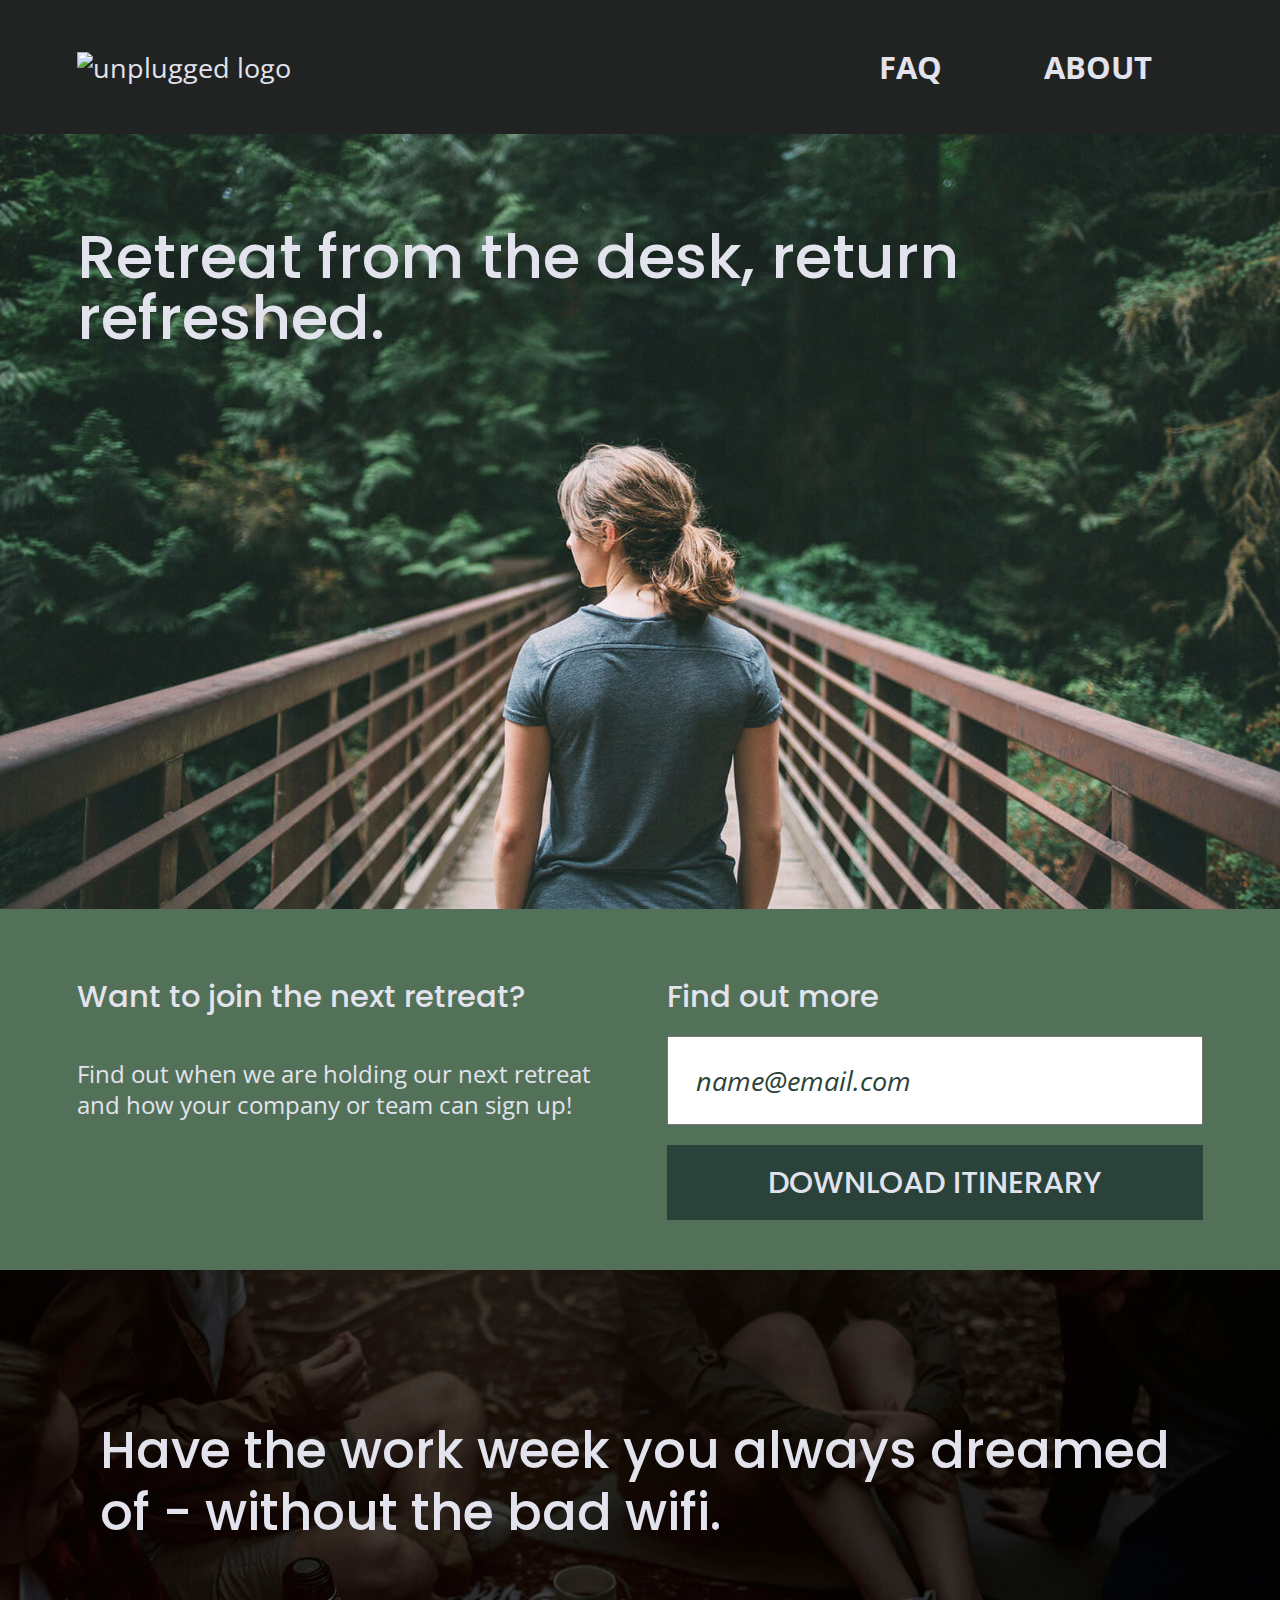
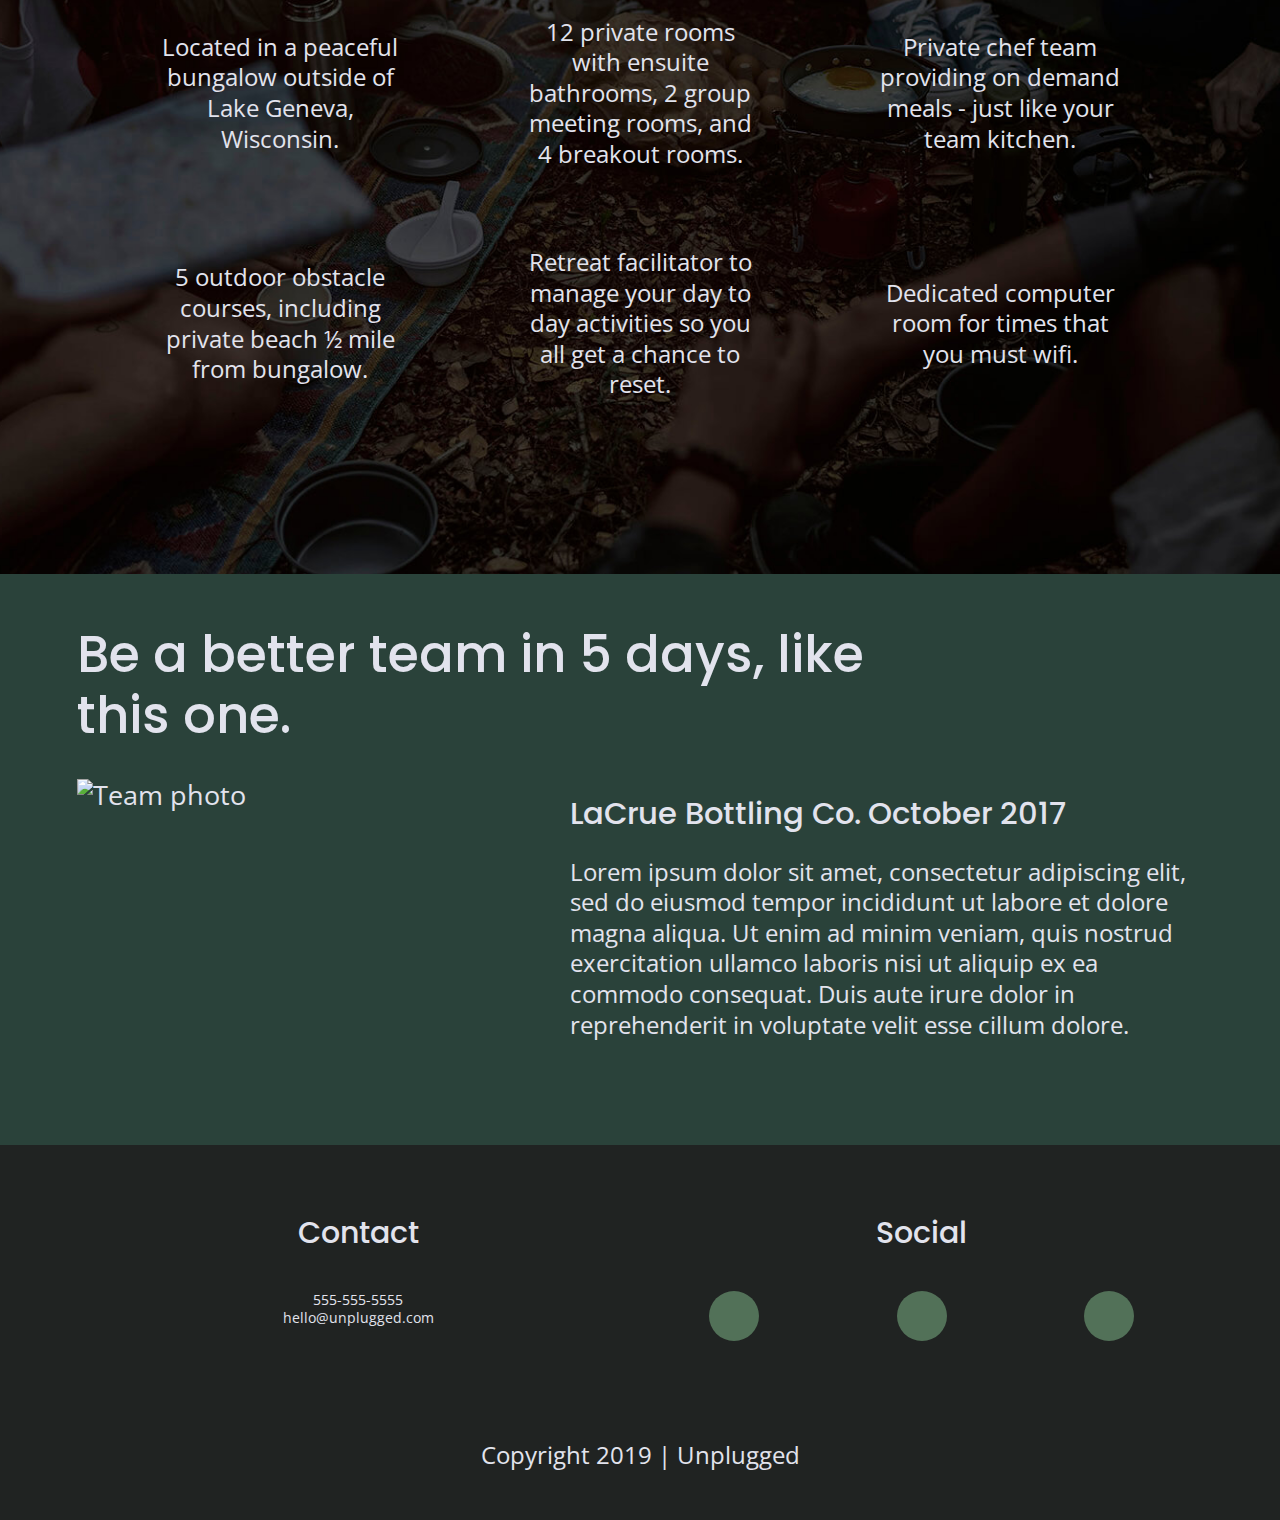
==== commit e4fe9a90: "Made icons look like comp - starting code Q&A - cleaning up" ====
--- a/index.html
+++ b/index.html
@@ -173,7 +173,7 @@
           <h3>Social</h3>
           <div class="social-icons">
             <p>
-            <a href="https://www.facebook.com/Skillcrush/" target="_blank"><i class="fab fa-facebook"></i></a>
+            <a href="https://www.facebook.com/Skillcrush/" target="_blank"><i class="fab fa-facebook-f"></i></a>
             </p>
             <p>
             <a href="https://twitter.com/Skillcrush" target="_blank"><i class="fab fa-twitter"></i></a>
--- a/css/main.css
+++ b/css/main.css
@@ -161,13 +161,15 @@
   padding: 0% 6%;
 }
 
-
-/*-----------------Base Header Styles-------------*/
+/* ==========================================================================
+   Website Header and Footer
+   ========================================================================== */
+/*-----------------Base H/F Styles-------------*/
 
 header,
 footer {
   display: flex;
-  flex-flow: row wrap; /*flex direction + flex-wrap*/
+  flex-flow: row wrap; /*flex-direction + flex-wrap*/
   justify-content: center;
   align-items: center;
   background: #202322;
@@ -211,6 +213,79 @@
   padding: 0em 3em;
 }
 
+
+/*-----------------------------Footer Styles------------------------*/
+
+footer {
+  flex-direction: column;
+  text-align: center;
+}
+
+footer .content-wrapper{
+  margin: 50px 0;
+}
+
+.footer-content {
+}
+
+.social {
+  display: flex;
+  flex-flow: row wrap;
+  justify-content: center;
+}
+.social h3 {
+  flex: 100%;
+}
+
+.social-icons {
+  display: flex;
+  justify-content: space-around;
+  align-items: center;
+  font-size: 2.5em;
+  height: 50px;
+  flex: 100%;
+}
+
+.social-icons p {
+  display: flex;
+  justify-content: center;
+  align-items: center;
+  height: 50px;
+  width: 50px;
+  margin: 0;
+  border-radius: 30px;
+  background: #527158;
+}
+i {
+  color: #e2e3ed;
+}
+.fa-facebook-f,.fa-twitter,.fa-instagram {
+  height: 50px;
+  width: 50px;
+  padding-top: 30px;
+  font-size: 20px;
+}
+
+.copyright {
+  margin: 25px 0;
+}
+
+.contact, .social {
+  flex: 50%;
+}
+
+.contact p {
+  height: 50px;
+  margin: 0;
+}
+
+
+
+/* ==========================================================================
+   Home Page
+   ========================================================================== */
+
+
 /*-----------------------------Main Styles------------------------*/
 
 main {
@@ -234,7 +309,7 @@
   padding-top: 1.5em;
 }
 
-/* ASIDE */
+/*----------------------------- ASIDE-------------------------------------------- */
 
 aside {
   background-color: #527158;
@@ -285,7 +360,7 @@
   text-transform: uppercase;
 }
 
-/* Features */
+/*---------------------- Features------------------------------ */
 
 .features {
   background: url('../img/rawpixel-800820-unsplash172DPI.jpg') center no-repeat;
@@ -332,7 +407,7 @@
   text-align: center;
 }
 
-/* Reviews */
+/* -----------------------Reviews--------------------------- */
 .reviews {
   background: #2a423a;
 }
@@ -440,59 +515,11 @@
 }
 
 
-/*-----------------Base footer Styles-------------*/
-footer {
-  flex-direction: column;
-  text-align: center;
-}
-
-footer .content-wrapper{
-  margin: 50px 0;
-}
-
-.footer-content {
-  /*display: flex;
-  flex-flow: row wrap;
-  justify-content: center;
-  width: 100%;*/
-}
-
-.social {
-  display: flex;
-  flex-flow: row wrap;
-  justify-content: center;
-}
-.social h3 {
-  flex: 100%;
-}
-
-.social-icons {
-  display: flex;
-  justify-content: space-around;
-  align-items: center;
-  font-size: 2.5em;
-  height: 50px;
-  flex: 100%;
-}
-
-.social-icons p {
-  display: flex;
-  justify-content: center;
-  align-items: center;
-}
-
-.copyright {
-  margin: 20px 0;
-}
-
-.contact, .social {
-  flex: 50%;
-}
-
-.contact p {
-  height: 50px;
-  margin: 0;
-}
+/* ==========================================================================
+   Footer Page Styles
+   ========================================================================== */
+
+
 
 /*--------Mobile Styles - Homepage----------*/
 
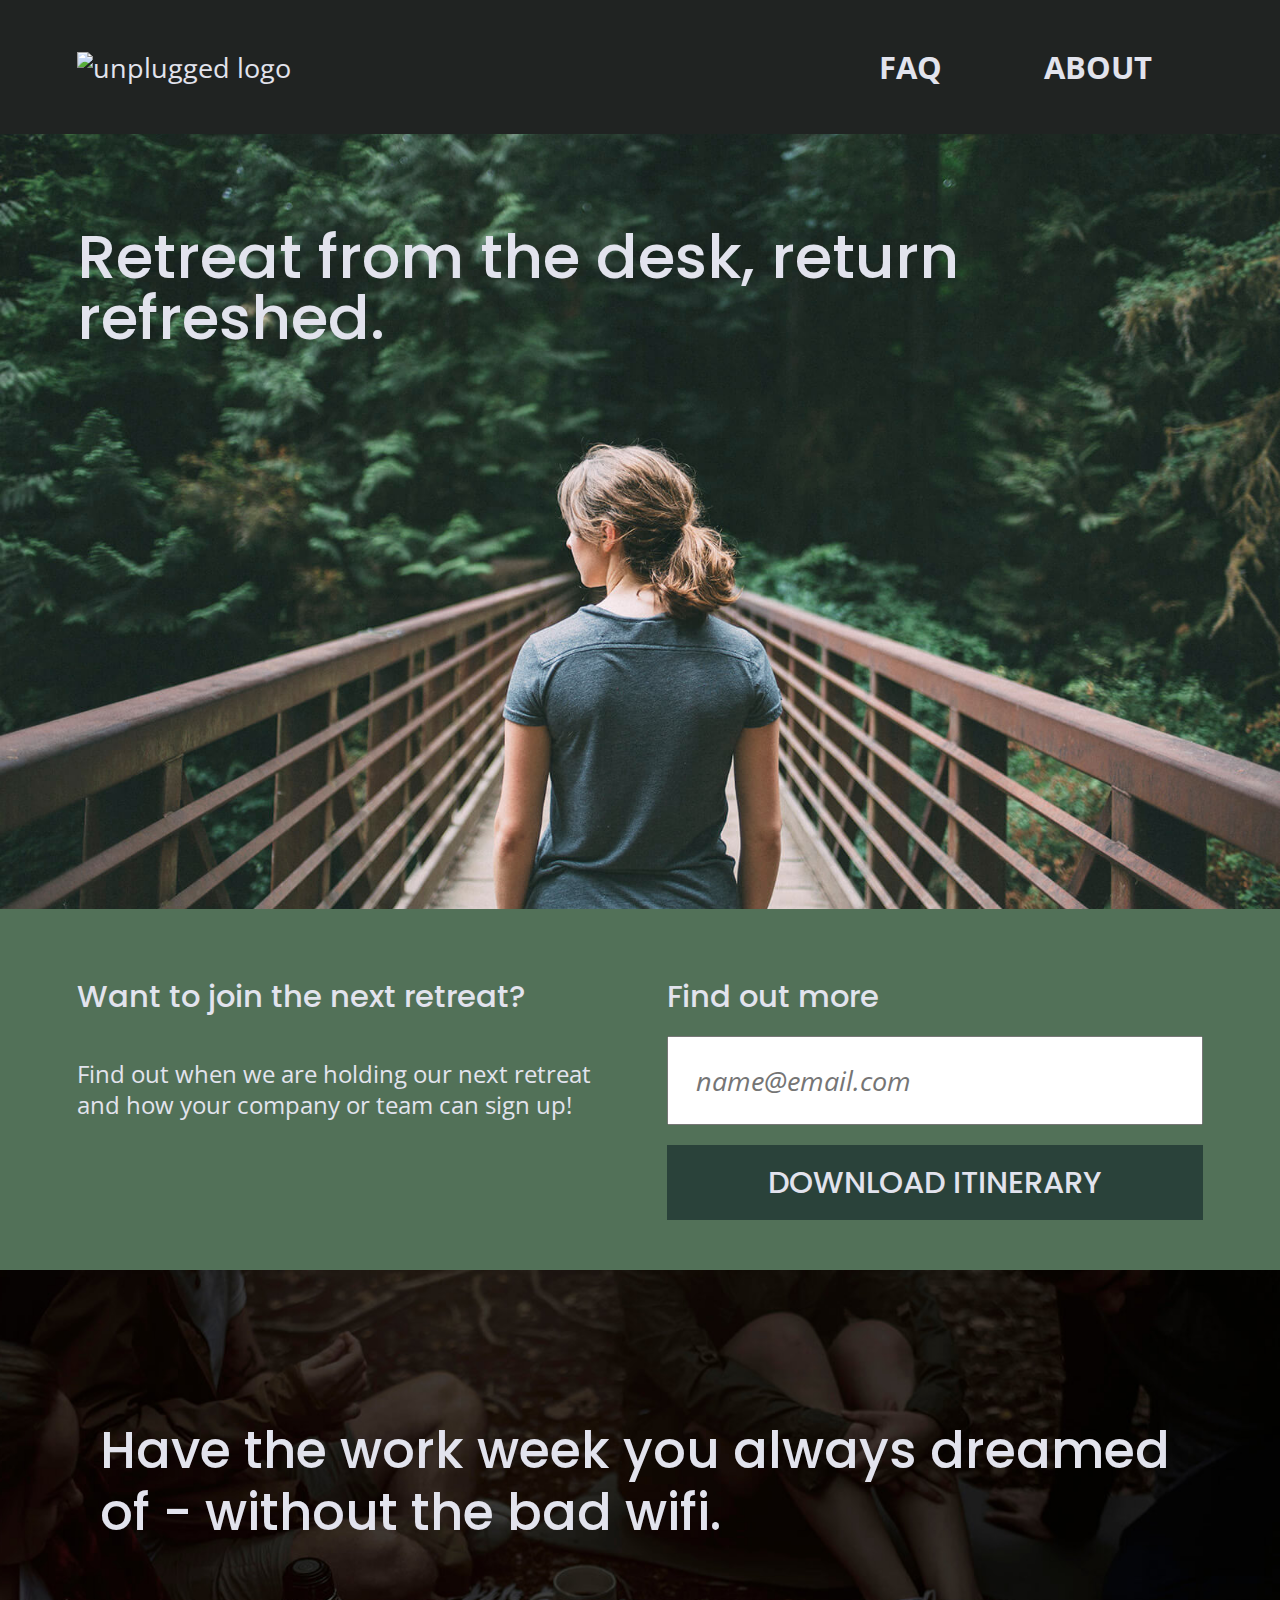
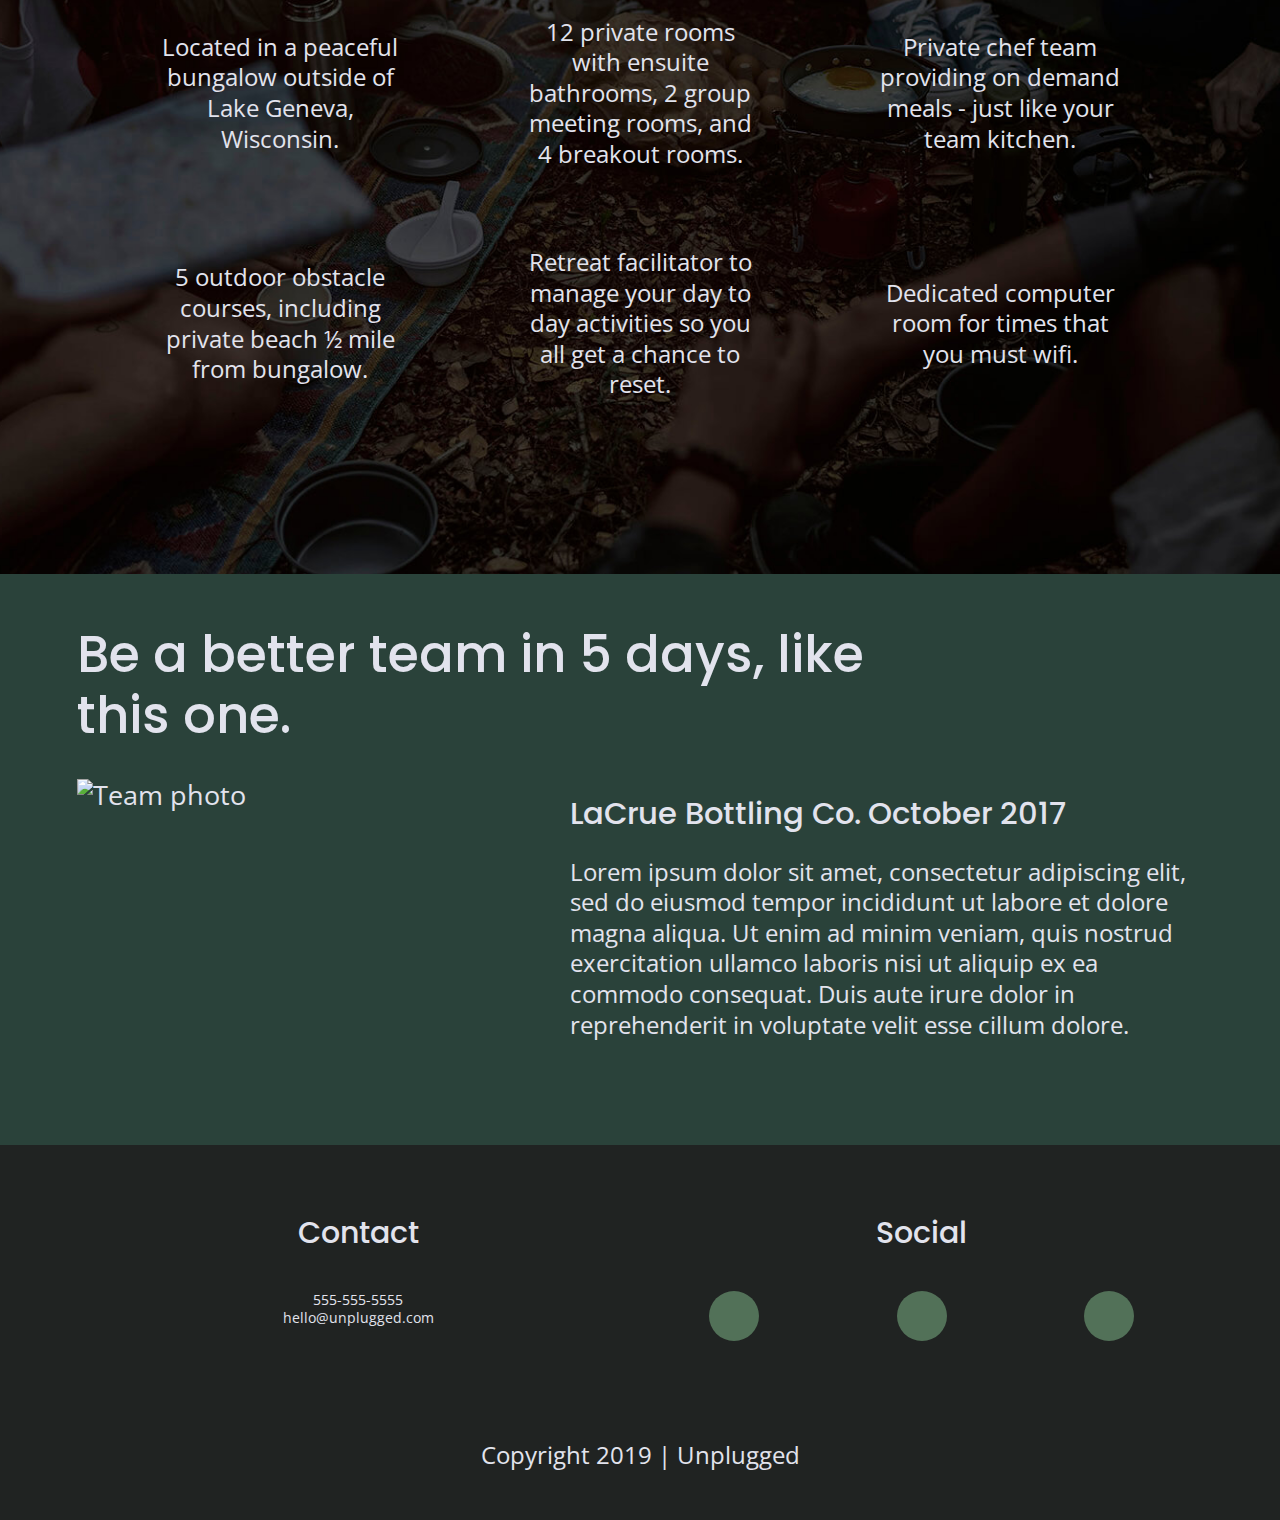
==== commit 8a015569: "New Feature: added form validation to email field on homepage" ====
--- a/index.html
+++ b/index.html
@@ -41,8 +41,8 @@
       <div class="header-divider"></div>
       <nav>
         <ul>
-          <li><a href="../unplugged-retreat/faq/index.html" target="_blank">FAQ</a></li>
-          <li><a href="../unplugged-retreat/about/index.html" target="_blank">ABOUT</a></li>
+          <li><a href="../unplugged-retreat/faq/index.html" target="">FAQ</a></li>
+          <li><a href="../unplugged-retreat/about/index.html" target="">ABOUT</a></li>
         </ul>
       </nav>
     </div>
@@ -66,15 +66,19 @@
           </p>
         </div>
         <!-- form description ends -->
-        <div class="form">
+        <form action = "index.html" method="" class="form">
           <!--Here put the email address box and button-->
           <h3>Find out more</h3>
 
-          <input type="text" name="name" value="name@email.com" />
+          <input id ="download-email" name="download-email"
+          type="text" placeholder="name@email.com" minlength="5"
+          pattern="^([\w\.\-]+)@([\w\-]+)((\.(\w){2,3})+)$"
+          title="enter an email in this format something@something.something"
+          required/>
           <!-- Check if the break tag is really necessary -->
           <!-- <br>  -->
-          <input type="button" value="Download Itinerary" />
-        </div>
+          <input type="submit" value="Download Itinerary" />
+        </form>
       </div>
       <!-- aside content wrapper ends -->
     </aside>
@@ -173,13 +177,13 @@
           <h3>Social</h3>
           <div class="social-icons">
             <p>
-            <a href="https://www.facebook.com/Skillcrush/" target="_blank"><i class="fab fa-facebook-f"></i></a>
-            </p>
-            <p>
-            <a href="https://twitter.com/Skillcrush" target="_blank"><i class="fab fa-twitter"></i></a>
-            </p>
-            <p>
-            <a href="https://www.instagram.com/skillcrush/" target="_blank"><i class="fab fa-instagram"></i></a>
+            <a href="https://serendatapy.github.io/fuzzy-net-works/" target="_blank"><i class="fab fa-facebook-f"></i></a>
+            </p>
+            <p>
+            <a href="https://serendatapy.github.io/fuzzy-net-works/" target="_blank"><i class="fab fa-twitter"></i></a>
+            </p>
+            <p>
+            <a href="https://serendatapy.github.io/fuzzy-net-works/" target="_blank"><i class="fab fa-instagram"></i></a>
             </p>
           </div>
         </div>
--- a/css/main.css
+++ b/css/main.css
@@ -225,14 +225,12 @@
   margin: 50px 0;
 }
 
-.footer-content {
-}
-
 .social {
   display: flex;
   flex-flow: row wrap;
   justify-content: center;
 }
+
 .social h3 {
   flex: 100%;
 }
@@ -256,6 +254,7 @@
   border-radius: 30px;
   background: #527158;
 }
+
 i {
   color: #e2e3ed;
 }
@@ -333,10 +332,6 @@
 .form-description {
   display: flex;
   flex-flow: column;
-}
-
-
-.form input {
 }
 
 input[type=text] {
@@ -346,7 +341,8 @@
  font-style: italic;
  padding: 1em;
 }
-input[type=button] {
+
+input[type=submit] {
   width: 100%;
   padding: 20px 0;
   margin-top: 20px;
@@ -474,15 +470,8 @@
 
 .about-contact {
   display: flex;
-  /*justify-content: center;
-  align-items: center;*/
-  flex-flow: row wrap;
-}
-/*
-.about-address-1, .about-address-2 {
-  display: flex;
-  flex: 50%;
-}*/
+  flex-flow: row wrap;
+}
 
 .about-content p {
   margin: 0;
@@ -513,12 +502,6 @@
   margin-bottom: 30px;
   line-height: 1.333;
 }
-
-
-/* ==========================================================================
-   Footer Page Styles
-   ========================================================================== */
-
 
 
 /*--------Mobile Styles - Homepage----------*/
@@ -611,7 +594,17 @@
    These examples override the primary ('mobile first') styles.
    Modify as content requires.
    ========================================================================== */
-
+@media (hover: hover){
+
+  .social-icons p:hover {
+    background: rgb(42, 66, 58);
+  }
+
+  input[type=submit]:hover {
+  background-color:#202322;
+}
+
+}
 @media only screen and (min-width: 768px){
 /*Tablet styles here*/
 
@@ -822,11 +815,7 @@
   align-items: center;*/
   font-size: 170%;
 }
-main {
-  /*
-  max-width: 1200px;
-  */
-}
+
 /*-----------------Homepage Styles-------------*/
 main .hero-area {
   min-height: 775px;
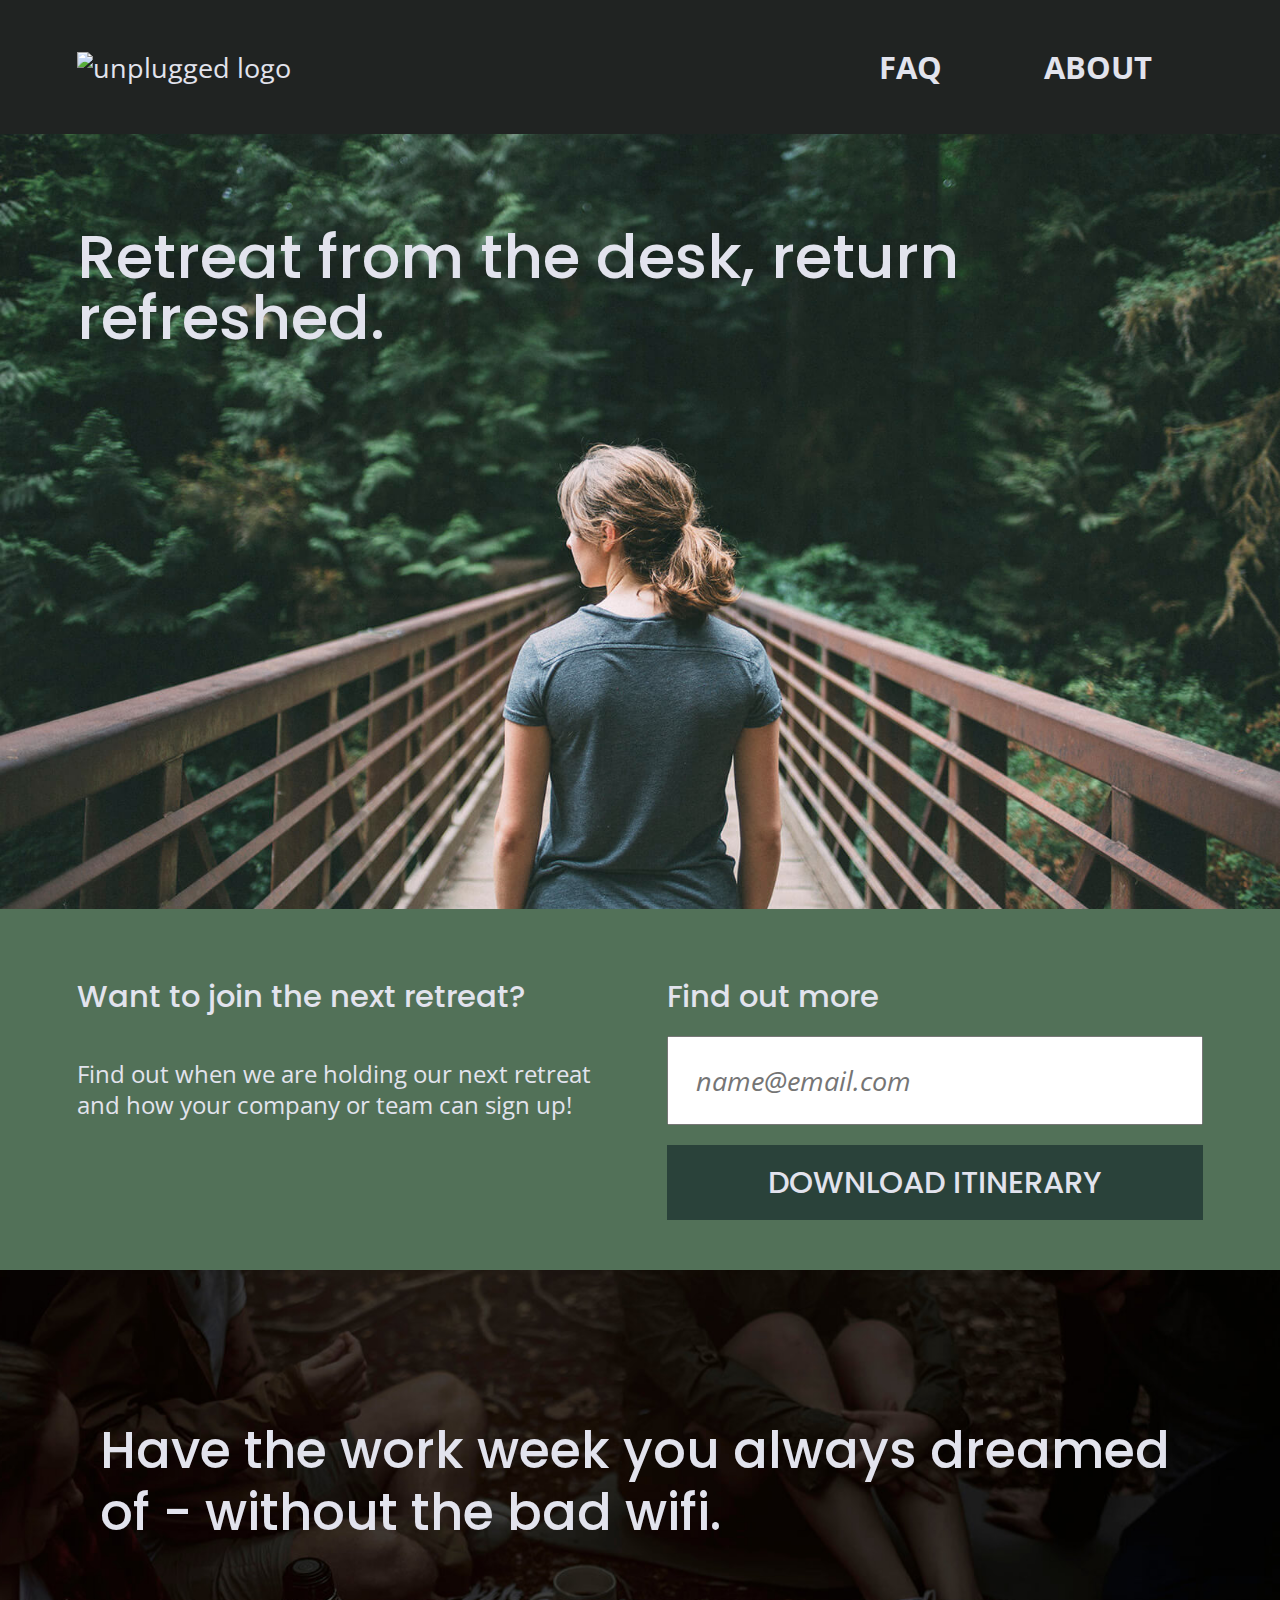
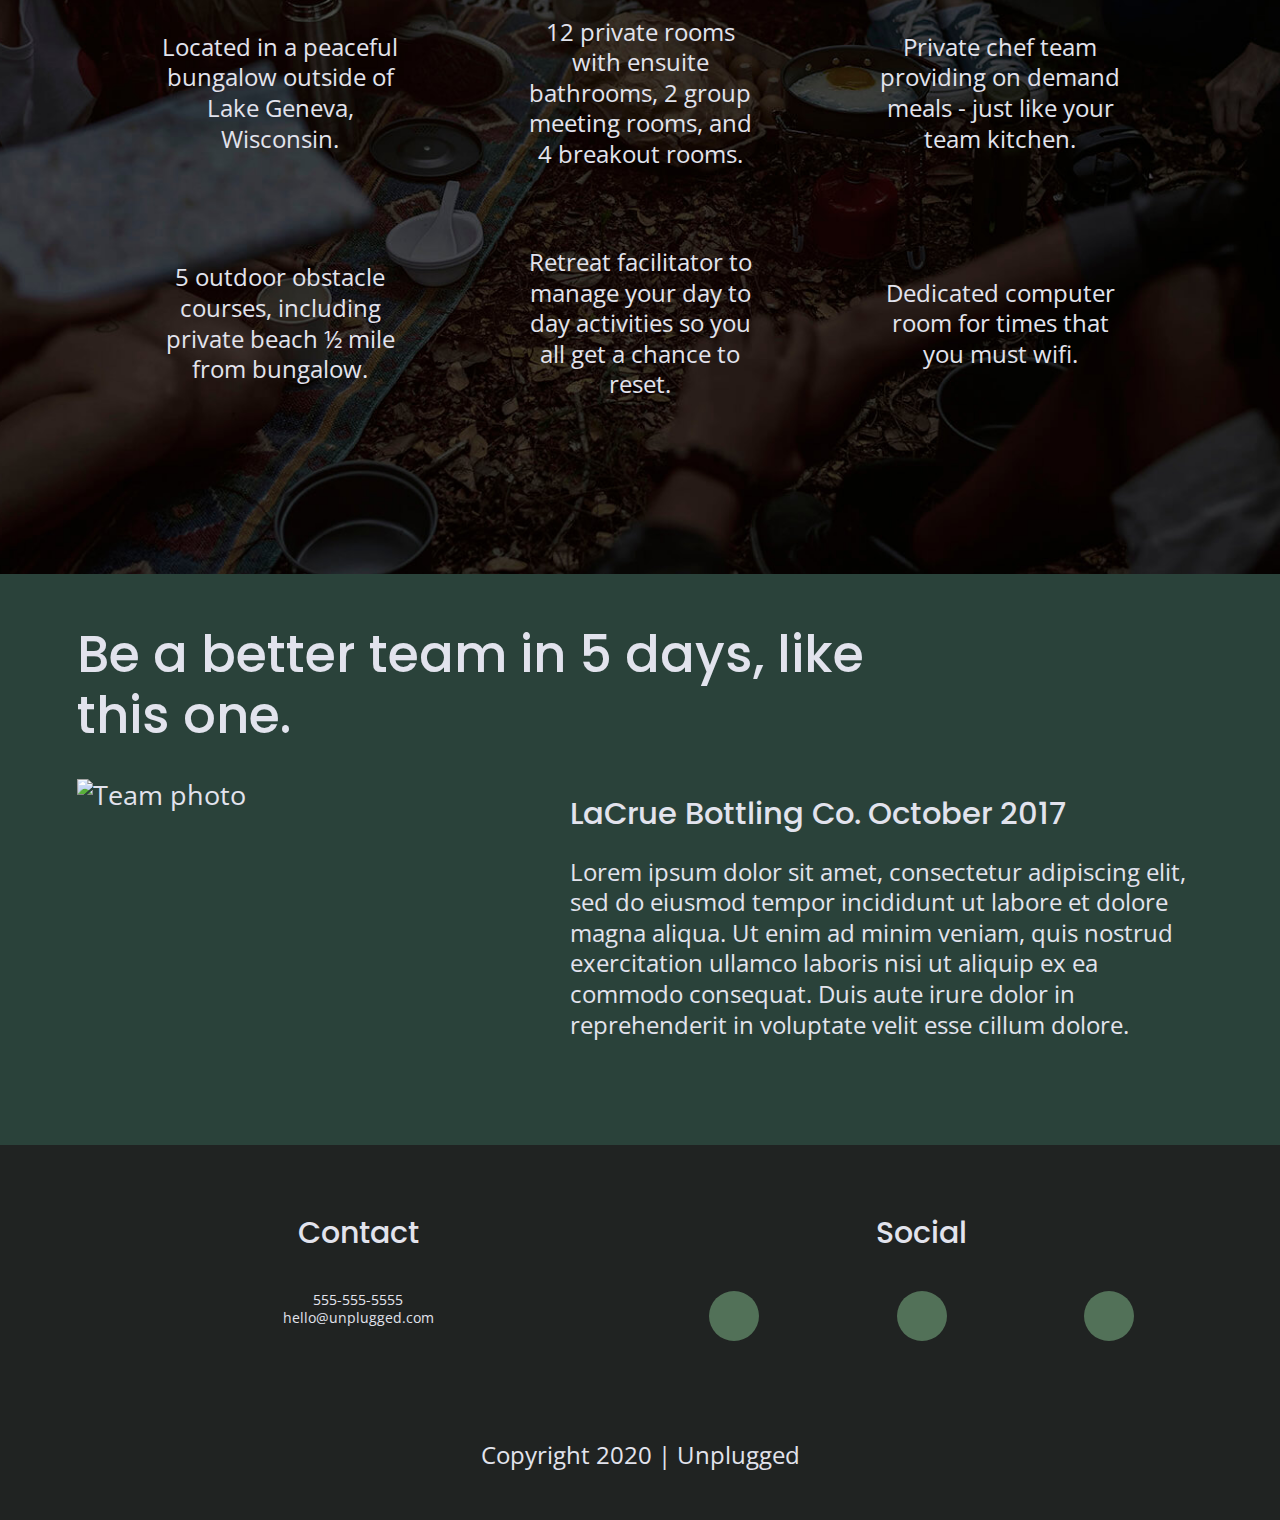
==== commit bfe30451: "Polish: tidied up html and css" ====
--- a/index.html
+++ b/index.html
@@ -66,15 +66,13 @@
           </p>
         </div>
         <!-- form description ends -->
-        <form action = "index.html" method="" class="form">
+        <form action="index.html" method="" class="form">
           <!--Here put the email address box and button-->
           <h3>Find out more</h3>
 
-          <input id ="download-email" name="download-email"
-          type="text" placeholder="name@email.com" minlength="5"
-          pattern="^([\w\.\-]+)@([\w\-]+)((\.(\w){2,3})+)$"
-          title="enter an email in this format something@something.something"
-          required/>
+          <input id="download-email" name="download-email" type="text" placeholder="name@email.com" minlength="5"
+            pattern="^([\w\.\-]+)@([\w\-]+)((\.(\w){2,3})+)$"
+            title="enter an email in this format something@something.something" required />
           <!-- Check if the break tag is really necessary -->
           <!-- <br>  -->
           <input type="submit" value="Download Itinerary" />
@@ -177,13 +175,16 @@
           <h3>Social</h3>
           <div class="social-icons">
             <p>
-            <a href="https://serendatapy.github.io/fuzzy-net-works/" target="_blank"><i class="fab fa-facebook-f"></i></a>
-            </p>
-            <p>
-            <a href="https://serendatapy.github.io/fuzzy-net-works/" target="_blank"><i class="fab fa-twitter"></i></a>
-            </p>
-            <p>
-            <a href="https://serendatapy.github.io/fuzzy-net-works/" target="_blank"><i class="fab fa-instagram"></i></a>
+              <a href="https://serendatapy.github.io/fuzzy-net-works/" target="_blank"><i
+                  class="fab fa-facebook-f"></i></a>
+            </p>
+            <p>
+              <a href="https://serendatapy.github.io/fuzzy-net-works/" target="_blank"><i
+                  class="fab fa-twitter"></i></a>
+            </p>
+            <p>
+              <a href="https://serendatapy.github.io/fuzzy-net-works/" target="_blank"><i
+                  class="fab fa-instagram"></i></a>
             </p>
           </div>
         </div>
@@ -194,7 +195,7 @@
     <!--Content wrapper ends-->
 
     <div class="copyright">
-      <p>Copyright 2019 | Unplugged</p>
+      <p>Copyright 2020 | Unplugged</p>
     </div>
   </footer>
 
--- a/css/main.css
+++ b/css/main.css
@@ -155,7 +155,7 @@
   font-style: normal;
  }
 
- .content-wrapper {
+.content-wrapper {
   display: flex;
   flex-flow: row wrap;
   padding: 0% 6%;
@@ -738,18 +738,10 @@
 .social-icons {
   font-size: 40px;
 }
-/*
-.contact, .social {
-  flex: 50%;
-}*/
+
 .contact p {
   font-size: 14px;
 }
-/*
-i{
-  height: 40px;
-  width: 40px;
-}*/
 
 /*-----------------FAQ Styles-------------*/
 
@@ -810,9 +802,6 @@
 @media only screen and (min-width: 1200px){
 /*Desktop styles here*/
 body {
-  /*display: flex;
-  flex-flow: column;
-  align-items: center;*/
   font-size: 170%;
 }
 
